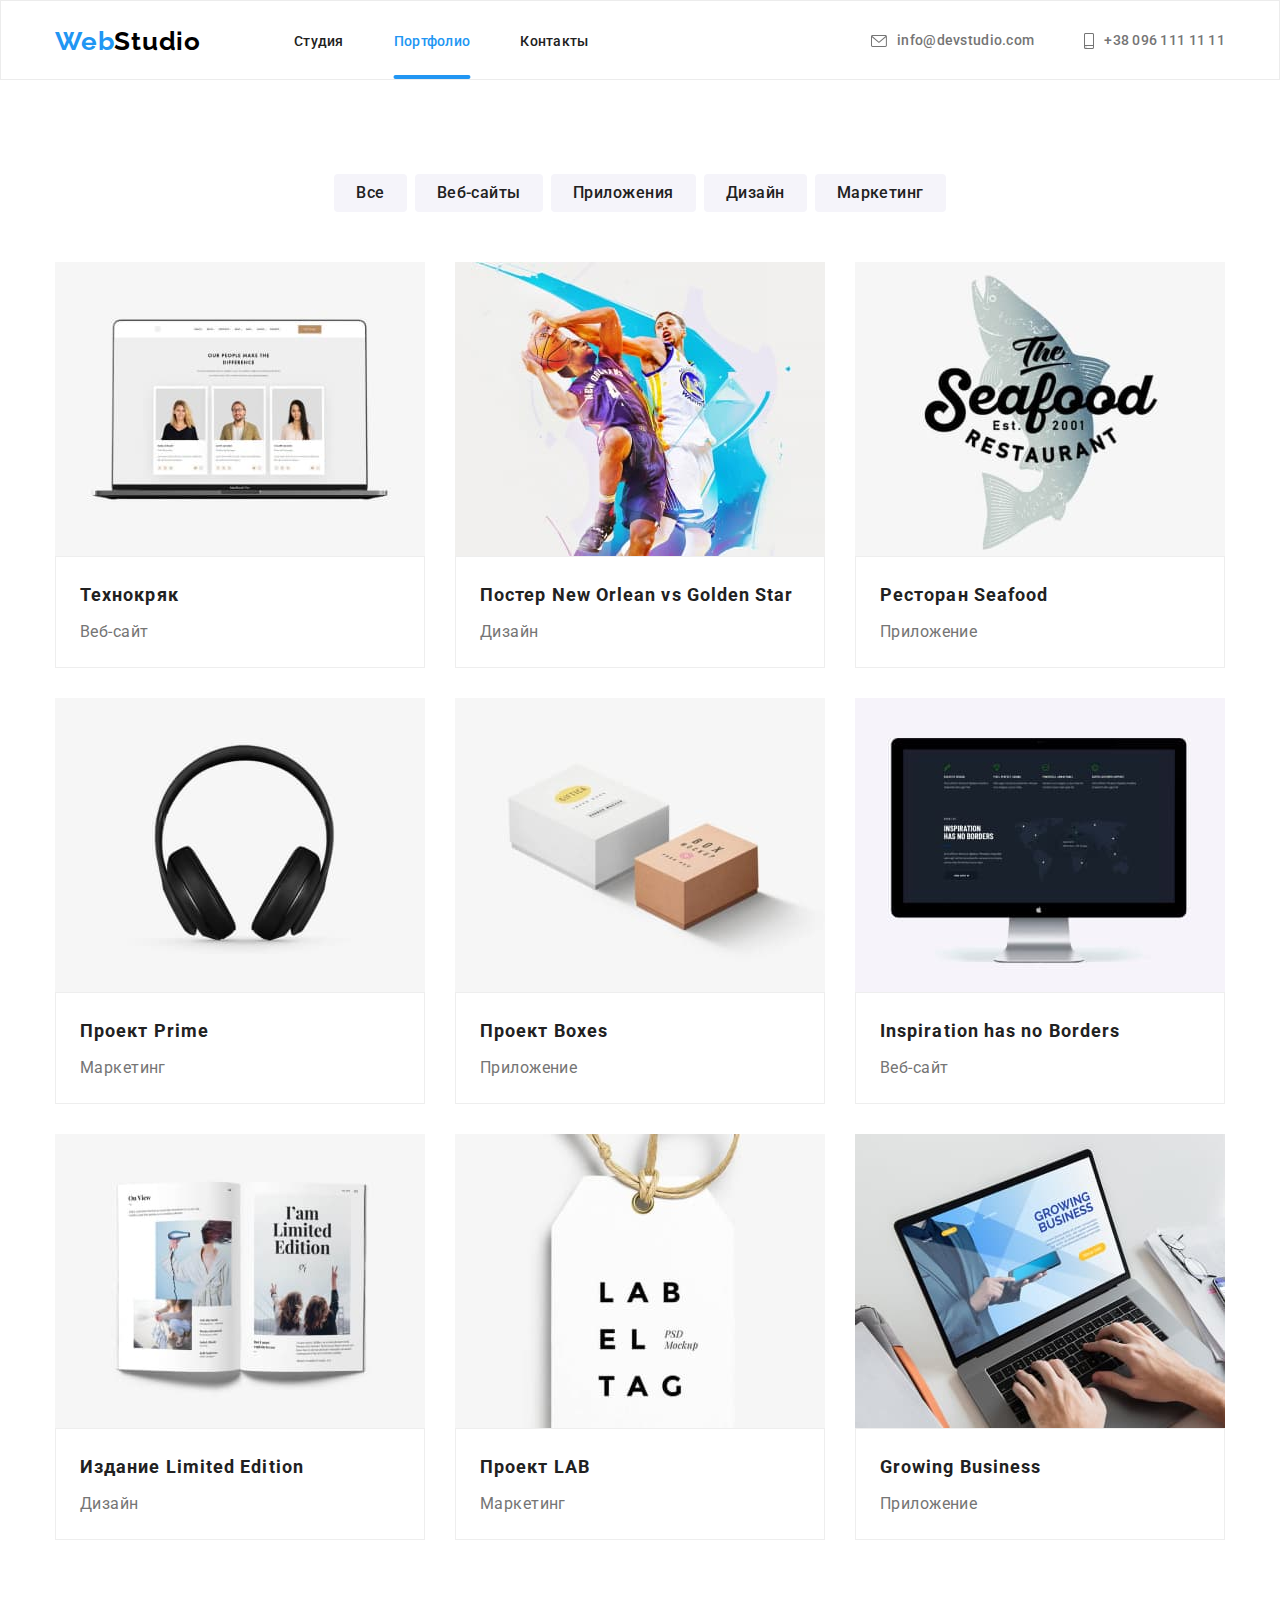
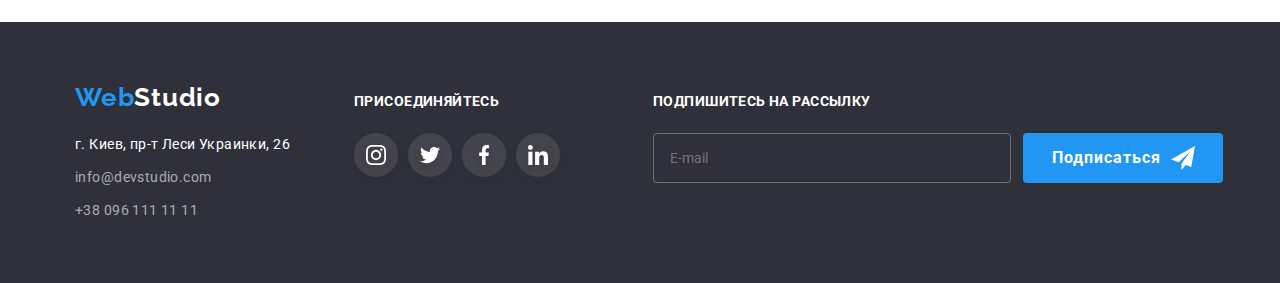
==== portfolio.html @ 7c2822a6 "vers 1 hw6" ====
<!DOCTYPE html>
<html lang="en">
<head>
    <meta charset="UTF-8">
    <meta http-equiv="X-UA-Compatible" content="IE=edge">
    <meta name="viewport" content="width=device-width, initial-scale=1.0">
    <title>Document</title>
    <link rel="preconnect" href="https://fonts.googleapis.com">
    <link rel="preconnect" href="https://fonts.gstatic.com" crossorigin>
    <link href="https://fonts.googleapis.com/css2?family=Raleway:wght@700&family=Roboto:wght@400;500;700;900&display=swap"
        rel="stylesheet">
    <link rel="stylesheet" href="https://cdn.jsdelivr.net/npm/modern-normalize@1.1.0/modern-normalize.min.css">
    <link rel="stylesheet" href="./css/styles.css">
<body>
    <header class="page-header">
        <div class="container">
            <nav class="navigation">
                <a class="logo link" href="./index.html" lang="en">Web<span class="logo-dark">Studio</span>
                </a>
                <ul class="menu-list list">
                    <li class="menu-item">
                        <a class="menu-link link" href="./index.html">Студия</a>
                    </li>
                    <li class="menu-item">
                        <a class="menu-link current link" href="./portfolio.html">Портфолио</a>
                    </li>
                    <li class="menu-item">
                        <a class="menu-link link" href="#contacts">Контакты</a>
                    </li>
                </ul>
            </nav>
            <ul class="connection-list list">
                <li class="connection-item">
                    <a class="contact-mail link" href="mailto:info@devstudio.com">
                        <svg class="icons-contact">
                            <use href="./images/icons/icons.svg#icon-envelope2"></use>
                        </svg>
                        info@devstudio.com</a>
                </li>
                <li class="connection-item">
    
                    <a class="contact-phone-number link" href="tel:+380961111111">
                        <svg class="icons-contact icons-tell">
                            <use href="./images/icons/icons.svg#icon-smartphone"></use>
                        </svg>+38 096 111 11 11</a>
                </li>
            </ul>
        </div>
    </header>
    <section class="projects section">
        <div class="container contcolumn">
            <h1 class="skills-tittle">Портфолио</h1>
            <!-- <div class="buttons-list"> -->
                <ul class="projects-directions-list list">
                    <li class="projects-directions-item"><button class="direction-btn link" type="button">Все</button></li>
                    <li class="projects-directions-item"><button class="direction-btn link" type="button">Веб-сайты</button></li>
                    <li class="projects-directions-item"><button class="direction-btn link" type="button">Приложения</button></li>
                    <li class="projects-directions-item"><button class="direction-btn link" type="button">Дизайн</button></li>
                    <li class="projects-directions-item"><button class="direction-btn link" type="button">Маркетинг</button></li>
                </ul>
            <!-- </div> -->
        
        <ul class="cases-item list">
            <li class="cases-list">
                
                    <a href="" class="case link">
                        <div class="case-list-wrapper">
                            <img src="./images/port_1_2(1).jpg" alt="ноутбук" width="370" height="294">
                            <p class="overlay">Ресурс предлагает комплексные предложения с разным уровнем функционала и сервисов. Все это позволит
                                посетителю получить
                                исчерпывающие сведения о компании или частном лице.</p>
                        </div>
                        <div class="cases-div">
                        <h3 class="name-case">Технокряк</h3>
                        <p class="direction-case">Веб-сайт</p>
                    </div>
                    </a>
                
               
            </li>
            <li class="cases-list">
                
                    <a href="" class="case link">
                        <div class="case-list-wrapper">
                            <img src="./images/port_3_2(1).jpg" alt="игроки баскетболла" width="370" height="294">
                            <p class="overlay">Ресурс предлагает комплексные предложения с разным уровнем функционала и сервисов. Все это позволит
                            посетителю получить
                            исчерпывающие сведения о компании или частном лице.</p>
                        </div>
                        
                        <div class="cases-div">
                        <h3 class="name-case">Постер <span lang="en">New Orlean vs Golden Star</span></h3>
                        <p class="direction-case">Дизайн</p>
                        </div>
                    </a>
               
               
            </li>
            <li class="cases-list">
               
                    <a href="" class="case link">
                        <div class="case-list-wrapper">
                            <img src="./images/port_2_3(1).jpg" alt="логотип ресторана" width="370" height="294">
                            <p class="overlay">Ресурс предлагает комплексные предложения с разным уровнем функционала и сервисов. Все это позволит
                            посетителю получить
                            исчерпывающие сведения о компании или частном лице.</p>
                        </div>

                        <div class="cases-div">
                        <h3 class="name-case">Ресторан <span lang="en">Seafood</span></h3>
                        <p class="direction-case">Приложение</p>
                        </div>
                    </a>
                
               
            </li>
            <li class="cases-list">
                
                    <a href="" class="case link">
                        <div class="case-list-wrapper">
                            <img src="./images/port_4_2(1).jpg" alt="наушники" width="370" height="294">
                            <p class="overlay">Ресурс предлагает комплексные предложения с разным уровнем функционала и сервисов. Все это позволит
                            посетителю получить
                            исчерпывающие сведения о компании или частном лице.</p>
                        </div>
                       
                        <div class="cases-div">
                        <h3 class="name-case">Проект <span lang="en">Prime</span></h3>
                        <p class="direction-case">Маркетинг</p>
                        </div>
                    </a>
                
                
            </li>
            <li class="cases-list">
                
                    <a href="" class="case link">
                        <div class="case-list-wrapper">
                            <img src="./images/port_2_2(1).jpg" alt="коробки" width="370" height="294">
                            <p class="overlay">Ресурс предлагает комплексные предложения с разным уровнем функционала и сервисов. Все это позволит
                            посетителю получить
                            исчерпывающие сведения о компании или частном лице.</p>
                        </div>

                        <div class="cases-div">
                        <h3 class="name-case">Проект <span lang="en">Boxes</span></h3>
                        <p class="direction-case">Приложение</p>
                        </div>
                    </a>
              
               
            </li>
            <li class="cases-list">
                
                    <a href="" class="case link">
                        <div class="case-list-wrapper">
                            <img src="./images/port_1_1(1).jpg" alt="монитор" width="370" height="294">
                            <p class="overlay">Ресурс предлагает комплексные предложения с разным уровнем функционала и сервисов. Все это позволит
                            посетителю получить
                            исчерпывающие сведения о компании или частном лице.</p>
                        </div>
                        
                        <div class="cases-div">
                        <h3 class="name-case" lang="en">Inspiration has no Borders</h3>
                        <p class="direction-case">Веб-сайт</p>
                        </div>
                    </a>
                
               
            </li>
            <li class="cases-list">
                
                    <a href="" class="case link">
                        <div class="case-list-wrapper">
                            <img src="./images/port_3_1(1).jpg" alt="журнал" width="370" height="294">
                            <p class="overlay">Ресурс предлагает комплексные предложения с разным уровнем функционала и сервисов. Все это позволит
                            посетителю получить
                            исчерпывающие сведения о компании или частном лице.</p>
                        </div>
                       
                        <div class="cases-div">
                        <h3 class="name-case">Издание <span lang="en">Limited Edition</span></h3>
                        <p class="direction-case">Дизайн</p>
                        </div>
                    </a>
                
               
            </li>
            <li class="cases-list">
                
                    <a href="" class="case link">
                        <div class="case-list-wrapper">
                            <img src="./images/port_4_1(1).jpg" alt="визитка проекта" width="370" height="294">
                            <p class="overlay">Ресурс предлагает комплексные предложения с разным уровнем функционала и сервисов. Все это позволит
                            посетителю получить
                            исчерпывающие сведения о компании или частном лице.</p>
                        </div>
                        
                        <div class="cases-div">
                        <h3 class="name-case">Проект <span lang="en">LAB</span></h3>
                        <p class="direction-case">Маркетинг</p>
                        </div>
                    </a>
                
                
            </li>
            <li class="cases-list">
                
                    <a href="" class="case link">
                            <div class="case-list-wrapper">
                                <img src="./images/port_2_1(1).jpg" alt="руки на ноутбуке" width="370" height="294">
                                <p class="overlay">Ресурс предлагает комплексные предложения с разным уровнем функционала и сервисов. Все это позволит
                                посетителю получить
                                исчерпывающие сведения о компании или частном лице.</p>
                            </div>
    
                            <div class="cases-div">
                            <h3 class="name-case" lang="en">Growing Business</h3>
                            <p class="direction-case">Приложение</p>
                            </div>
                        </a>
                     
                      
               
            </li>
        </ul>
        </div>
    </section>
    <footer class="footer">
        <div class="container">
            <div class="footer-cont1">
                <a class="logo footer-logo link" href="./index.html" lang="en">Web<span class="logo-light">Studio</span>
                </a>
                <address class="address-footer">
                    <ul class="address-list list">
                        <li class="address-item">
                            <a class="geo-lokation link" href="https://goo.gl/maps/sMU2fEgYghPmnh6D7" target="_blank"
                                rel="noopener noreferrer">г. Киев, пр-т Леси
                                Украинки, 26</a>
                        </li>
                        <li class="address-item">
                            <a class="footer-contact-mail link" href="mailto:info@devstudio.com">info@devstudio.com</a>
                        </li>
                        <li class="address-item">
                            <a class="footer-contact-phone-number link" href="tel:+380961111111">+38 096 111 11 11</a>
                        </li>
                    </ul>
            </div>
    
    
            <div class="footer-cont">
                <p class="footer-title">Присоединяйтесь</p>
                <ul class="footer-list">
                    <li class="footer-item list">
                        <a class="footer-link link" href="">
                            <svg class="footer-icon">
                                <use href="./images/icons/icons.svg#icon-instagram" width="20px" height="20px"></use>
                            </svg>
                        </a>
                    </li>
                    <li class="footer-item list">
                        <a class="footer-link" href="">
                            <svg class="footer-icon">
                                <use href="./images/icons/icons.svg#icon-twitter" width="20px" height="20px"></use>
                            </svg>
                        </a>
                    </li>
                    <li class="footer-item list">
                        <a class="footer-link" href="">
                            <svg class="footer-icon">
                                <use href="./images/icons/icons.svg#icon-facebook" width="20px" height="20px"></use>
                            </svg>
                        </a>
                    </li>
                    <li class="footer-item list">
                        <a class="footer-link" href="">
                            <svg class="footer-icon">
                                <use href="./images/icons/icons.svg#icon-linkedin" width="20px" height="20px"></use>
                            </svg>
                        </a>
                    </li>
                </ul>
            </div>

            <div class="footer-cont2">
                 <p class="footer-title">Подпишитесь на рассылку</p>
                <div class="footer-input-div">
                    <input type="email" placeholder="E-mail" class="footer-input">
                    <button type="submit" class="footer-btn">Подписаться
                        <svg class="footer-svg-telegram">
                             <use href="./images/icons/icons.svg#icon-footer-telegram" width="24px" heigth="24px"></use>
                        </svg>
                    </button>
                </div>
            </div>
                        
                      
    
        </div>
    </footer>
</body>
</html>
---- css/styles.css ----
html{
    box-sizing: border-box;
}

:root {
    --main-font: 'Roboto',
        sans-serif;
    --secondary-font: 'Raleway',
        sans-serif;
    --main-color: #2196f3;
    --logo-color: #000000;
    --tittle-color: #212121;
    --description-color: #757575;
    --btn-ftr-color: #ffffff;
    --contact-color: rgba(255, 255, 255, 0.6);
    --background-color: #2F303A;
    --button-color: #188CE8;
    --employees-color: #F5F4FA;
    --icon-color: #afb1b8;
    --footer-icon-color: rgba(255, 255, 255, 0.1);
 

}

.visually-hidden {
    position: absolute !important;
    clip: rect(1px 1px 1px 1px);
    /* IE6, IE7 */
    clip: rect(1px, 1px, 1px, 1px);
    padding: 0 !important;
    border: 0 !important;
    height: 1px !important;
    width: 1px !important;
    overflow: hidden;
}

html {
    width: 100%;
    max-width: 100%;
    overflow-x: hidden;
    box-sizing: border-box;
}

body {
    /* width: 100%;
    margin: 0;
    overflow-x: hidden; */
    font-family: var(--main-font);
    background-color: var(--btn-ftr-color);
    color: var(--tittle-color);
    font-size: 14px;
    letter-spacing: 0.03em;
}

h1,
h2,
h3,
h4,
h5,
h6,
p {
    margin: 0;
}

ul,
ol {
    margin: 0;
    padding: 0;
}

img {
    display: block;
    max-width: 100%;
    height: auto;
}

address {
    font-style: normal;
}

.section {
    padding-top: 94px;
    padding-bottom: 94px;
}

.link {
    text-decoration: none;
    color: inherit;
}

.list {
    list-style: none;
    padding-left: 0;
    margin: 0;
}

.container {
    width: 1200px;
    margin: 0 auto;
    padding: 0 15px;
    /* outline: 2px solid tomato; */
}
/*===========HEADER=========*/
.logo{
    font-family: var(--secondary-font);
    font-weight: 700;
    font-size: 26px;
    line-height: 1.19;
    
    /* identical to box height */
    letter-spacing: 0.03em;
    
    color: var(--main-color);
}


.logo-dark{
    font-family: var(--secondary-font);
    font-weight: 700;
    font-size: 26px;
    line-height: 1.19;
    
    /* identical to box height */
    /*letter-spacing: 0.03em;*/
    color: var(--logo-color);
}
.logo-light {
    font-family: var(--secondary-font);
    font-weight: 700;
    font-size: 26px;
    line-height: 1.19;

    /* identical to box height */
    /*letter-spacing: 0.03em;*/
    color: var(--btn-ftr-color);
}



.menu-link {
    font-weight: 500;
    /*font-size: 14px;*/
    line-height: 1.14;
    letter-spacing: 0.02em;
    padding: 30px 0px;
    color: var(--tittle-color);
    transition-property: color;
        transition-duration: 250ms;
        transition-timing-function: cubic-bezier(0.4, 0, 0.2, 1);
}
.menu-link:hover,
.menu-link:focus{
    color: var(--main-color);

}
.current{
    position:relative;
    color: var(--main-color);

}

.current::after{
    position:absolute;
    content:'';
    display:inline;
   width:100%;
   height:4px;
   background-color: #2196f3;
   transform:translateX(-100%);
   bottom:0;
   border-radius:2px;

}

.contact-mail,
.contact-phone-number {
    font-weight: 500;
    font-size: 14px;
    line-height: 1.14;
    letter-spacing: 0.02em;
    color: var(--description-color);
    padding: 30px 0px;
    transition-property: color;
    transition-duration: 250ms;
    transition-timing-function: cubic-bezier(0.4, 0, 0.2, 1);
    
}

.contact-mail:hover,
.contact-mail:focus{
    color: var(--main-color);
}
.contact-phone-number:hover,
.contact-phone-number:focus{
    color: var(--main-color);
}

.icons-contact {
    width: 16px;
    height: 12px;
    margin-right: 10px;
    fill: currentColor;
    
}
.icons-tell{
    width: 10px;
    height: 16px;
}

.menu-item:not(:last-child) {
    margin-right: 50px;
}

.page-header .container {
    display: flex;

    height: 80px;
}
.page-header{
   border: 1px solid #ECECEC;
    height: 80px;
    /* align-items: center; */
}
.navigation {
    display: flex;
    align-items:center;

    box-sizing: border-box;
}

.menu-list {
    display: flex;
align-items: center;
margin-left: 93px;
}
/* .menu-list:not(:last-child){
    margin-left: 50px;
} */



.connection-list {
    display: flex;
    align-items: center;

    margin-left: auto;
}
.connection-item{
    display: flex;
}
.contact-mail{
    display: flex;
    align-items: center;
}
.contact-phone-number{
    display: flex;
    align-items: center;
}

.connection-item:not(:last-child){
padding-right: 50px;
}



/*===========HEADER=========*/

/*===========HERO=========*/
.hero{
    background-color: var(--background-color);
    max-width: 1600px;
    height: 600px;
    padding:200px 0px;
    margin: 0 auto;
    background-image: linear-gradient( to right, rgba(47, 48, 58, 0.4), rgba(47, 48, 58, 0.4)), url("../images/hero.jpg");
    background-repeat: no-repeat;
    background-size:cover;
    
}
/* .hero .container{
    height: 600px;
} */
.hero-tittle{
    font-weight: 900;
    font-size: 44px;
    line-height: 1.36;
    letter-spacing: 0.06em;
    text-transform: uppercase;
    
    color: var(--btn-ftr-color);
    text-align: center;
    /* padding-top: 200px; */
    width:696px;
    display:block;
    margin: 0 auto;
}
.modal-btn {
    font-family: var(--main-font);
    cursor: pointer;
    font-weight: 700;
    font-size: 16px;
    line-height: 1.88;
    letter-spacing: 0.06em;

    color: var(--btn-ftr-color);
    background-color: var(--main-color);
    /* margin-right: 500px;
  margin-left: 500px; */
    display: block;
    margin: 0 auto;
    margin-top: 30px;
    padding-top: 10px;
    padding-bottom: 10px;
    padding-left: 32px;
    padding-right: 32px;
    border-radius: 4px;
    border: none;
    transition-property: background-color;
    transition-duration: 250ms;
    transition-timing-function: cubic-bezier(0.4, 0, 0.2, 1);
}
.modal-btn:hover,
.modal-btn:focus{
    background-color: var(--button-color);
}


/*===========HERO=========*/

/*===========SKILLS=========*/
.skills{
   padding-top: 94px;
}

.skills-tittle{
    position: absolute;
    width: 1px;
    height: 1px;
    margin: -1px;
    border: 0;
    padding: 0;

    white-space: nowrap;
    clip-path: inset(100%);
    clip: rect(0 0 0 0);
    overflow: hidden;
}
.skills-suptittle{
    font-weight: 700;
    font-size: 14px;
    line-height: 1.14;
    /*letter-spacing: 0.03em;*/
    text-transform: uppercase;
    
    color: var(--tittle-color);
    margin-top: 30px;
 
    
}
.skills-text{
    /*font-size: 14px;*/
    line-height: 1.71;
    width: 270px;
    height:75px;
    margin-top: 10px;
    /* or 171% */
   /* letter-spacing: 0.03em;*/
    
    color: var(--description-color);
}


.skills-list{
    display:flex;
    
}



.skills-item:not(:last-child){
    margin-right:30px;
}



.div-skills {
    width: 270px;
    height: 120px;
    border-radius: 4px;
    background-color: #f5f4fa;
    display: flex;
    align-items: center;
    justify-content: center;
    
}
.icon-skills{
    width: 70px;
    height: 70px;
}



/*===========SKILLS=========*/

/*===========GALLERY=========*/
.tittle{
    font-weight: 700;
    font-size: 36px;
    line-height: 1.17;
    /*letter-spacing: 0.03em;*/
    margin-top:0px;
    text-align: center;
    color: var(--tittle-color);
    margin-bottom: 50px;
}

.gallery{
    padding:94px 0px;
}
.gallery-list{
    display: flex;
    
}
.gallery-item:not(:last-child) {
    margin-right: 30px;
}

.gallery-item{
    position:relative;
}

.gallery-div{
position:absolute;
background: rgba(47, 48, 58, 0.8);

bottom:0;
display: flex;
justify-content: center;
align-items: center;
width: 100%;
height: 70px;

}

.gallery-text{

    font-weight: 700;
    line-height: 1.19;

    letter-spacing: 0.03em;
    text-transform: uppercase;

    color: var(--btn-ftr-color);
}
/*===========GALLERY=========*/

/*===========EMPLOYEES=========*/
.employees {

    background-color: var(--employees-color);
    padding: 94px 0px;
}
.employees-name{
    font-weight: 500;
    font-size: 16px;
    line-height: 1.19;
    /*letter-spacing: 0.03em;*/
    
    color: var(--tittle-color);
    margin-top: 0px;
  
    text-align: center;
}
.employees-position{
    font-size: 16px;
    line-height: 1.19;
    letter-spacing: 0.03em;
    text-align: center;
    color: var(--description-color);
    margin-top: 10px;
    
}

.employees-list{
    display: flex;
    
}

.employees-card:not(:last-child){
    margin-right: 30px;
}
.employees-card{
    background: var(--btn-ftr-color);
    box-shadow: 0px 1px 3px rgba(0, 0, 0, 0.12), 0px 1px 1px rgba(0, 0, 0, 0.14), 0px 2px 1px rgba(0, 0, 0, 0.2);
    border-radius: 0px 0px 4px 4px;
}

.employees-subscription{
    padding: 30px;

}

.employees-icon{
    fill: currentColor;
    width: 20px;
    height: 20px;
}

.employees-social-list{
    display:flex;
    
    justify-content: center;
    
    margin-top: 16px;
}

.employees-social-item:not(:last-child){
    margin-right:10px
}

.employees-link:hover,
.employees-link:focus {
    background-color: var(--button-color);
    color: var(--btn-ftr-color);
}

.employees-link{
    width: 44px;
    height: 44px;
    border-radius: 50%;
    color: var(--icon-color);
    display: flex;
    justify-content: center;
    align-items: center;
    transition-property: background-color, color;
        transition-duration: 250ms;
        transition-timing-function: cubic-bezier(0.4, 0, 0.2, 1);
}

/*===========EMPLOYEES=========*/
/*===========OUR CLIENTS=========*/
.tittle-clients {
    font-weight: 700;
    font-size: 36px;
    line-height: 1.17;
    text-align: center;
    color: var(--tittle-color);
    padding-top: 94px;
    padding-bottom: 50px;
}

.our-clients-list{
    display: flex;
    padding-bottom:92px;
}

.our-clients-link{
    display: flex;
    justify-content: center;
    align-items: center;
    color: var(--icon-color);
    border: 1px solid var(--icon-color);
    width: 170px;
    height: 92px;
    border-radius: 4px;
    transition-property: border-color, color;
    transition-duration: 250ms;
    transition-timing-function: cubic-bezier(0.4, 0, 0.2, 1);
}

 .clients-icons{
    width: 106px;
    height: 60px;
    fill: currentColor;
    
}

.our-clients-link:hover,
.our-clients-link:focus{
    border-color: var(--button-color);
    color: var(--button-color);
}
.our-clients-item:not(:last-child){
    margin-right:30px;
}


/*===========OUR CLIENTS=========*/

/*===========FOOTER=========*/
.footer{
    background-color: var(--background-color);
    
    padding: 60px 60px;
}

.address-item{
    font-style: normal;
    display: block;
    
}

.geo-lokation{
    font-size: 14px;
    line-height: 1.71;
    
    /* or 171% */
    letter-spacing: 0.03em;
    
    color: var(--btn-ftr-color);
    transition-property: color;
    transition-duration: 250ms;
    transition-timing-function: cubic-bezier(0.4, 0, 0.2, 1);
}
.footer-contact-mail{
    font-size: 14px;
    line-height: 1.71;
    
    /* or 171% */
    letter-spacing: 0.03em;
    
    color: var(--contact-color);
    transition-property: color;
    transition-duration: 250ms;
    transition-timing-function: cubic-bezier(0.4, 0, 0.2, 1);
    
}
.footer-contact-phone-number{
    font-size: 14px;
    line-height: 1.71;
    
    /* or 171% */
    letter-spacing: 0.03em;
    
    color: var(--contact-color);
    transition-property: color;
    transition-duration: 250ms;
    transition-timing-function: cubic-bezier(0.4, 0, 0.2, 1);
}
.footer-contact-mail:hover,
.footer-contact-mail:focus {
    color: var(--main-color);
}

.footer-contact-phone-number:hover,
.footer-contact-phone-number:focus {
    color: var(--main-color);
}
.geo-lokation:hover,
.geo-lokation:focus{
    color: var(--main-color);
}

.footer-logo{
    display:inline-block;
    margin-top:0px;
}

.address-footer{
    margin-top: 20px;
}
.address-item:not(:last-child){
    margin-bottom: 9px;
}

.footer .container{
    display: flex;
    align-items: baseline;
}

.footer-icon {
    width: 20px;
    height: 20px;
    color: var(--btn-ftr-color);
  

}

.footer-list {
    display: flex;
    margin-top: 20px;
}
.footer-item:not(:last-child){
    margin-right: 10px;
}


.footer-item {

    display: flex;
}

.footer-link:hover,
.footer-link:focus {
    background-color: var(--button-color);
   
}

.footer-link {
    display: flex;
    width: 44px;
    height: 44px;
    align-items: center;
    justify-content: center;
    border-radius: 50%;
    background-color: var(--footer-icon-color);
    filter: drop-shadow(0px 4px 4px rgba(0, 0, 0, 0.25));
    transition-property: background-color;
    transition-duration: 250ms;
    transition-timing-function: cubic-bezier(0.4, 0, 0.2, 1);
}
.footer-cont1 {
    margin-right: 64px;
}

.footer-title{

    font-weight: 700;
    line-height: 1.62;
    text-transform: uppercase;
    
    color: var(--btn-ftr-color); 
}
.footer-cont2{
    margin-left: 93px;
}
.footer-input{
    width: 358px;
    height: 50px;
    background-color: transparent;
    border: 1px solid rgba(255, 255, 255, 0.3);
    border-radius: 4px;
    color: rgba(255, 255, 255, 0.3);
    padding-left: 16px;
}
.footer-input-div{
    display: flex;
    margin-top: 20px;
    
}
.footer-btn{
   
    width: 200px;
    height: 50px;
    border-radius: 4px;
    font-family: 'Roboto';
    font-style: normal;
    font-weight: 700;
    font-size: 16px;
    line-height: 30px;

    /* identical to box height, or 188% */
    display: flex;
    align-items: center;
    text-align: center;
    letter-spacing: 0.06em;
    margin-left: 12px;
    color: #FFFFFF;
    padding-left: 29px;
    background-color: var(--main-color);
    border: none;
    transition-property: background-color;
    transition-duration: 250ms;
    transition-timing-function: cubic-bezier(0.4, 0, 0.2, 1);
}
.footer-btn:hover,
.footer-btn:focus{
    cursor: pointer;
    background-color: var(--button-color);
}

.footer-svg-telegram{
    width: 24px;
    height: 24px;
    margin-left: 10px;
    /* margin: 0 auto; */
}


/*===========FOOTER=========*/
 
/*===========PROJECTS=========*/

.direction-btn{
    border-radius: 4px;
    background-color: var(--employees-color);
    font-family: var(--main-font);
    cursor: pointer;
    font-weight: 500;
    font-size: 16px;
    line-height: 1.62;
    letter-spacing: 0.03em;
    background-color: var(--employees-color);
    color: var(--tittle-color);
    
    border: none;
    padding: 6px 22px 6px 22px;
    transition-property: background-color, color, box-shadow;
    transition-duration: 250ms;
    transition-timing-function: cubic-bezier(0.4, 0, 0.2, 1);
}
.direction-btn:hover,
.direction-btn:focus{
    box-shadow: 0px 3px 1px rgba(0, 0, 0, 0.1), 0px 1px 2px rgba(0, 0, 0, 0.08),
                0px 2px 2px rgba(0, 0, 0, 0.12);
    background-color: var(--main-color);
    color: var(--btn-ftr-color);
}
.name-case{
    font-weight: 700;
    font-size: 18px;
    line-height: 2.0;
    
    /* identical to box height, or 200% */
    letter-spacing: 0.06em;
    
    color: var(--tittle-color);
}
.direction-case{
    font-size: 16px;
    line-height: 1.88;
    color: var(--description-color);
    margin-top: 4px;
}
.projects{
    display: flex;
    padding-bottom:82px;
}


.projects-directions-list{
    display: flex;
    justify-content: center;
}

.projects-directions-item:not(:last-child){
    margin-right: 8px;
}

.buttons-list{
    padding-top:80px;
    width: 455px;
    margin: 0 auto;
 
}

.cases-item{
    padding-left:0px;    
    display:flex;
    flex-wrap: wrap;
    margin-top: 50px;
    gap: 30px;
}




.cases-div{ 
    padding-top: 20px;
    padding-left: 24px;
    padding-bottom: 20px;
    padding-right: 24px;   
    border: 1px solid #EEEEEE;
    
}


.case{
    display: block;
    
    transition-property: box-shadow;
    transition-duration: 250ms;
    transition-timing-function: cubic-bezier(0.4, 0, 0.2, 1);

}
.case:hover,
.case:focus{
    box-shadow: 0px 1px 1px rgba(0, 0, 0, 0.12), 0px 4px 4px rgba(0, 0, 0, 0.06), 1px 4px 6px rgba(0, 0, 0, 0.16);
}
.case:hover .overlay{
    transform: translateY(0%);
}
.case:focus .overlay{
    transform: translateY(0%);
}
 .case-list-wrapper {
    position: relative;
    overflow: hidden;
}

.overlay {
    position: absolute;
    top: 0;
    bottom: 0;
    padding: 63px 24px 63px 24px;
    font-family: var(--main-font);
    font-size: 18px;
    letter-spacing: 0.03em;
    line-height: 1.28;
    color: var(--btn-ftr-color);
    background-color: rgba(33, 150, 243, 0.9);
    transform: translateY(100%);
    transition: transform 250ms cubic-bezier(0.4, 0, 0.2, 1);
}

/*===========PROJECTS=========*/

/* ==========Modal============ */
.is-hidden {
    visibility: hidden;
    opacity: 0;
    pointer-events: none;
     
}

.backdrop {
    position: fixed;
    top: 0;
    left: 0;
    width: 100%;
    height: 100%;
    background-image: linear-gradient(to right, rgba(0, 0, 0, 0.2), rgba(0, 0, 0, 0.2));
    transition: all 250ms cubic-bezier(0.4, 0, 0.2, 1);
}

.modal {
    position: absolute;
    top: 50%;
    left: 50%;
    transform: translate(-50%, -50%);
    width: 528px;
    height: 581px;
    background-color: var(--btn-ftr-color);
}

.close-modal-btn {
  
    position: absolute;
    background-color: var(--btn-ftr-color);
    border-radius: 50%;
    width: 30px;
    top: 8px;
    right: 8px;
    height: 30px;
    border: 1px solid rgba(0, 0, 0, 0.1);
    display: block;
    padding: 6px 6px 6px 6px;
}

.modal-btn-svg {
   
   
    width: 11px;
    height: 11px;
}
/* ==========Modal============ */
.is-hidden {
    visibility: hidden;
    opacity: 0;
    pointer-events: none;

}

.backdrop {
    position: fixed;
    top: 0;
    left: 0;
    width: 100%;
    height: 100%;
    background-image: linear-gradient(to right, rgba(0, 0, 0, 0.2), rgba(0, 0, 0, 0.2));
    transition: all 250ms cubic-bezier(0.4, 0, 0.2, 1);
}

.modal {
    position: absolute;
    top: 50%;
    left: 50%;
    transform: translate(-50%, -50%);
    width: 528px;
    height: 581px;
    border-radius: 4px;
    background-color: var(--btn-ftr-color);
}

.close-modal-btn {

    position: absolute;
    background-color: var(--btn-ftr-color);
    border-radius: 50%;
    width: 30px;
    top: 8px;
    right: 8px;
    height: 30px;
    border: 1px solid rgba(0, 0, 0, 0.1);
    display: flex;
    justify-content: center;
    align-items: center;
    transition-property: color;
        transition-duration: 250ms;
        transition-timing-function: cubic-bezier(0.4, 0, 0.2, 1);
}

.modal-btn-svg {
    fill: currentColor;
    width: 11px;
    height: 11px;
}
.close-modal-btn:hover,
.close-modal-btn:focus{
    cursor: pointer;
    color: var(--button-color);
}

/*======================modal-window=========*/
.modal-window {
    width: 448px;
    
    margin: 0 auto;
}
.modal-tittle{
    width: 448px;
    color: var(--tittle-color);
    font-family: var(--main-font);
    font-size: 20px;
    font-weight: bold;
    letter-spacing: 0.03em;
    margin: 0 auto;
    margin-top: 40px;
   
}
.modal-container{
    margin-top: 12px;
}
.modal-svg {
    position: absolute;
    display: inline-block;
    top: 50%;
    left: 12px;
    width: 18px;
    height: 18px;
    transform: translateY(10%);
}

.modal-list {
    position: relative;
    margin-top: 10px;
    
    
}
.input-window{
    width: 449px;
}

.modal-input{
    
    width:448px;
    height: 40px;
    padding-left:35px;
  border-radius: 4px;
    border: 1px solid rgba(33, 33, 33, 0.2);
   margin-top: 4px;
    outline: none;
    transition-property: border-color;
        transition-duration: 250ms;
        transition-timing-function: cubic-bezier(0.4, 0, 0.2, 1);
    
}

.modal-comment{
    width: 448px;
    height: 120px;
    resize:none;
    border:1px solid rgba(33, 33, 33, 0.2);
    border-radius: 4px;
   outline: none;
   margin-top: 4px;
transition-property: border-color;
    transition-duration: 250ms;
    transition-timing-function: cubic-bezier(0.4, 0, 0.2, 1);
}

.modal-check-desc{
    display: flex;
    font-family: Roboto;
    font-style: normal;
    font-weight: normal;
    line-height: 1.71;
    align-items: center;
    /* margin-right: 8px; */
    
    letter-spacing: 0.03em;
    
    color: #757575;
    margin-left: 7px;
    margin-top: 20px;
}
.modal-text{
    margin-left: 7px;
}

.modal-check-desc::before {
    display: block;
    content: "";
    width: 16px;
    height: 16px;
    border: 1px solid #000000;
}
.modal-svg{
    fill: currentColor;
    transition-property: color;
        transition-duration: 250ms;
        transition-timing-function: cubic-bezier(0.4, 0, 0.2, 1);
}

.modal-list:focus-within > .modal-svg{
   
    color: var(--button-color); 

}
.modal-list:focus-within > .modal-input{
    border-color: var(--button-color);
   ;

}
.modal-list:focus-within > .modal-comment {
    
    border-color: var(--button-color);

}
.modal-input:hover, .modal-svg:hover, .modal-comment:hover{
    cursor: pointer;
}

.modal-check:checked+.modal-check-desc::before {
   
    background-color: #2196f3;
    background-image: url("../images/icons/check-modal.svg");
    background-position: center;
    border-color: 4px solid #2196f3;
    cursor: pointer;
   
    border: none;
}
.modal-contract{
    color: var(--main-color);
}

.modal-window-button {
    width: 200px;
    height: 50px;
    border-radius: 4px;
    font-family: 'Roboto';
    font-style: normal;
    font-weight: 700;
    font-size: 16px;
    line-height: 1.88;

    letter-spacing: 0.06em;

    color: #FFFFFF;
    
    background-color: var(--main-color);
    border: none;
    transition-property: background-color;
    transition-duration: 250ms;
    transition-timing-function: cubic-bezier(0.4, 0, 0.2, 1);
}

.modal-window-button:hover,
.modal-window-button:focus {
    cursor: pointer;
    background-color: var(--button-color);
}
.modal-btn-div{
    margin-top: 30px;
    display: flex;
    align-items: center;
    justify-content: center;
}
/*======================modal-window=========*/
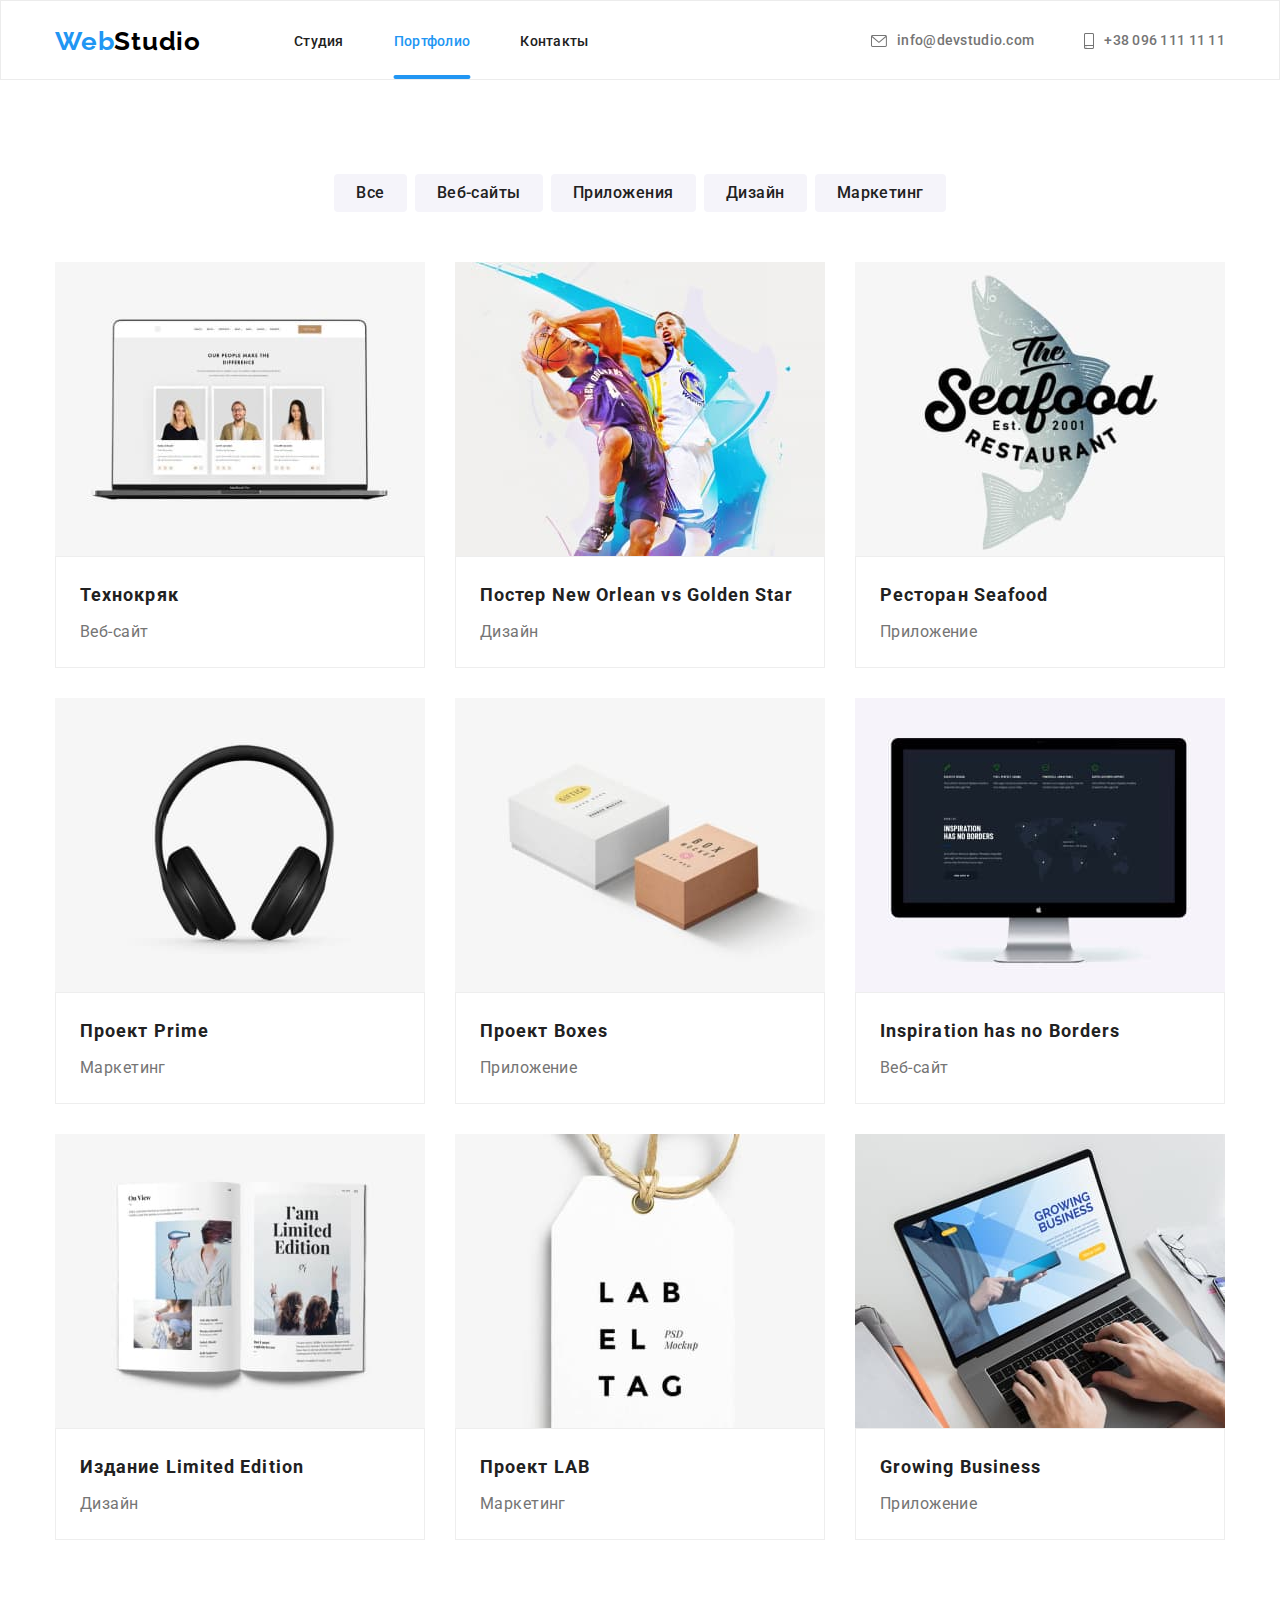
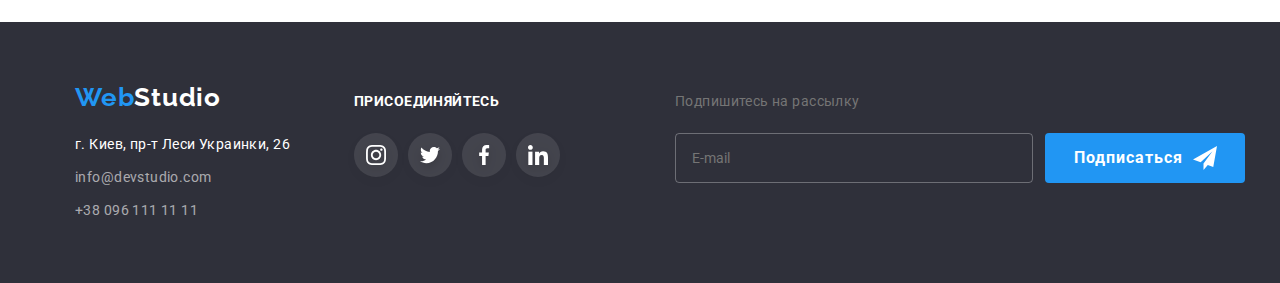
==== commit 2eb34c7f: "." ====
--- a/portfolio.html
+++ b/portfolio.html
@@ -15,32 +15,32 @@
     <header class="page-header">
         <div class="container">
             <nav class="navigation">
-                <a class="logo link" href="./index.html" lang="en">Web<span class="logo-dark">Studio</span>
+                <a class="navigation__logo link" href="./index.html" lang="en">Web<span
+                        class="navigation__logo-dark">Studio</span>
                 </a>
-                <ul class="menu-list list">
-                    <li class="menu-item">
-                        <a class="menu-link link" href="./index.html">Студия</a>
-                    </li>
-                    <li class="menu-item">
-                        <a class="menu-link current link" href="./portfolio.html">Портфолио</a>
-                    </li>
-                    <li class="menu-item">
-                        <a class="menu-link link" href="#contacts">Контакты</a>
+                <ul class="menu list">
+                    <li class="menu__item">
+                        <a class="menu__link link" href="./index.html">Студия</a>
+                    </li>
+                    <li class="menu__item">
+                        <a class="menu__link current link" href="./portfolio.html">Портфолио</a>
+                    </li>
+                    <li class="menu__item">
+                        <a class="menu__link link" href="#contacts">Контакты</a>
                     </li>
                 </ul>
             </nav>
-            <ul class="connection-list list">
-                <li class="connection-item">
-                    <a class="contact-mail link" href="mailto:info@devstudio.com">
-                        <svg class="icons-contact">
+            <ul class="connection list">
+                <li class="connection__item">
+                    <a class="connection__mail link" href="mailto:info@devstudio.com">
+                        <svg class="connection__icons">
                             <use href="./images/icons/icons.svg#icon-envelope2"></use>
                         </svg>
                         info@devstudio.com</a>
                 </li>
-                <li class="connection-item">
-    
-                    <a class="contact-phone-number link" href="tel:+380961111111">
-                        <svg class="icons-contact icons-tell">
+                <li class="connection__item">
+                    <a class="connection__phone-number link" href="tel:+380961111111">
+                        <svg class="connection__icons icons-tell">
                             <use href="./images/icons/icons.svg#icon-smartphone"></use>
                         </svg>+38 096 111 11 11</a>
                 </li>
@@ -49,174 +49,174 @@
     </header>
     <section class="projects section">
         <div class="container contcolumn">
-            <h1 class="skills-tittle">Портфолио</h1>
+            <h1 class="skills__tittle">Портфолио</h1>
             <!-- <div class="buttons-list"> -->
-                <ul class="projects-directions-list list">
-                    <li class="projects-directions-item"><button class="direction-btn link" type="button">Все</button></li>
-                    <li class="projects-directions-item"><button class="direction-btn link" type="button">Веб-сайты</button></li>
-                    <li class="projects-directions-item"><button class="direction-btn link" type="button">Приложения</button></li>
-                    <li class="projects-directions-item"><button class="direction-btn link" type="button">Дизайн</button></li>
-                    <li class="projects-directions-item"><button class="direction-btn link" type="button">Маркетинг</button></li>
+                <ul class="projects__directions list">
+                    <li class="projects__directions-item"><button class="projects__direction-btn link" type="button">Все</button></li>
+                    <li class="projects__directions-item"><button class="projects__direction-btn link" type="button">Веб-сайты</button></li>
+                    <li class="projects__directions-item"><button class="projects__direction-btn link" type="button">Приложения</button></li>
+                    <li class="projects__directions-item"><button class="projects__direction-btn link" type="button">Дизайн</button></li>
+                    <li class="projects__directions-item"><button class="projects__direction-btn link" type="button">Маркетинг</button></li>
                 </ul>
             <!-- </div> -->
         
-        <ul class="cases-item list">
-            <li class="cases-list">
-                
-                    <a href="" class="case link">
-                        <div class="case-list-wrapper">
+        <ul class="cases list">
+            <li class="cases__item">
+                
+                    <a href="" class="cases__link link">
+                        <div class="cases__list-wrapper">
                             <img src="./images/port_1_2(1).jpg" alt="ноутбук" width="370" height="294">
                             <p class="overlay">Ресурс предлагает комплексные предложения с разным уровнем функционала и сервисов. Все это позволит
                                 посетителю получить
                                 исчерпывающие сведения о компании или частном лице.</p>
                         </div>
-                        <div class="cases-div">
-                        <h3 class="name-case">Технокряк</h3>
-                        <p class="direction-case">Веб-сайт</p>
+                        <div class="cases__div">
+                        <h3 class="cases__name">Технокряк</h3>
+                        <p class="cases__direction">Веб-сайт</p>
                     </div>
                     </a>
                 
                
             </li>
-            <li class="cases-list">
-                
-                    <a href="" class="case link">
-                        <div class="case-list-wrapper">
+            <li class="cases__item">
+                
+                    <a href="" class="cases__link link">
+                        <div class="cases__list-wrapper">
                             <img src="./images/port_3_2(1).jpg" alt="игроки баскетболла" width="370" height="294">
                             <p class="overlay">Ресурс предлагает комплексные предложения с разным уровнем функционала и сервисов. Все это позволит
                             посетителю получить
                             исчерпывающие сведения о компании или частном лице.</p>
                         </div>
                         
-                        <div class="cases-div">
-                        <h3 class="name-case">Постер <span lang="en">New Orlean vs Golden Star</span></h3>
-                        <p class="direction-case">Дизайн</p>
-                        </div>
-                    </a>
-               
-               
-            </li>
-            <li class="cases-list">
-               
-                    <a href="" class="case link">
-                        <div class="case-list-wrapper">
+                        <div class="cases__div">
+                        <h3 class="cases__name">Постер <span lang="en">New Orlean vs Golden Star</span></h3>
+                        <p class="cases__direction">Дизайн</p>
+                        </div>
+                    </a>
+               
+               
+            </li>
+            <li class="cases__item">
+               
+                    <a href="" class="cases__link link">
+                        <div class="cases__list-wrapper">
                             <img src="./images/port_2_3(1).jpg" alt="логотип ресторана" width="370" height="294">
                             <p class="overlay">Ресурс предлагает комплексные предложения с разным уровнем функционала и сервисов. Все это позволит
                             посетителю получить
                             исчерпывающие сведения о компании или частном лице.</p>
                         </div>
 
-                        <div class="cases-div">
-                        <h3 class="name-case">Ресторан <span lang="en">Seafood</span></h3>
-                        <p class="direction-case">Приложение</p>
-                        </div>
-                    </a>
-                
-               
-            </li>
-            <li class="cases-list">
-                
-                    <a href="" class="case link">
-                        <div class="case-list-wrapper">
+                        <div class="cases__div">
+                        <h3 class="cases__name">Ресторан <span lang="en">Seafood</span></h3>
+                        <p class="cases__direction">Приложение</p>
+                        </div>
+                    </a>
+                
+               
+            </li>
+            <li class="cases__item">
+                
+                    <a href="" class="cases__link link">
+                        <div class="cases__list-wrapper">
                             <img src="./images/port_4_2(1).jpg" alt="наушники" width="370" height="294">
                             <p class="overlay">Ресурс предлагает комплексные предложения с разным уровнем функционала и сервисов. Все это позволит
                             посетителю получить
                             исчерпывающие сведения о компании или частном лице.</p>
                         </div>
                        
-                        <div class="cases-div">
-                        <h3 class="name-case">Проект <span lang="en">Prime</span></h3>
-                        <p class="direction-case">Маркетинг</p>
-                        </div>
-                    </a>
-                
-                
-            </li>
-            <li class="cases-list">
-                
-                    <a href="" class="case link">
-                        <div class="case-list-wrapper">
+                        <div class="cases__div">
+                        <h3 class="cases__name">Проект <span lang="en">Prime</span></h3>
+                        <p class="cases__direction">Маркетинг</p>
+                        </div>
+                    </a>
+                
+                
+            </li>
+            <li class="cases__item">
+                
+                    <a href="" class="cases__link link">
+                        <div class="cases__list-wrapper">
                             <img src="./images/port_2_2(1).jpg" alt="коробки" width="370" height="294">
                             <p class="overlay">Ресурс предлагает комплексные предложения с разным уровнем функционала и сервисов. Все это позволит
                             посетителю получить
                             исчерпывающие сведения о компании или частном лице.</p>
                         </div>
 
-                        <div class="cases-div">
-                        <h3 class="name-case">Проект <span lang="en">Boxes</span></h3>
-                        <p class="direction-case">Приложение</p>
+                        <div class="cases__div">
+                        <h3 class="cases__name">Проект <span lang="en">Boxes</span></h3>
+                        <p class="cases__direction">Приложение</p>
                         </div>
                     </a>
               
                
             </li>
-            <li class="cases-list">
-                
-                    <a href="" class="case link">
-                        <div class="case-list-wrapper">
+            <li class="cases__item">
+                
+                    <a href="" class="cases__link link">
+                        <div class="cases__list-wrapper">
                             <img src="./images/port_1_1(1).jpg" alt="монитор" width="370" height="294">
                             <p class="overlay">Ресурс предлагает комплексные предложения с разным уровнем функционала и сервисов. Все это позволит
                             посетителю получить
                             исчерпывающие сведения о компании или частном лице.</p>
                         </div>
                         
-                        <div class="cases-div">
-                        <h3 class="name-case" lang="en">Inspiration has no Borders</h3>
-                        <p class="direction-case">Веб-сайт</p>
-                        </div>
-                    </a>
-                
-               
-            </li>
-            <li class="cases-list">
-                
-                    <a href="" class="case link">
-                        <div class="case-list-wrapper">
+                        <div class="cases__div">
+                        <h3 class="cases__name" lang="en">Inspiration has no Borders</h3>
+                        <p class="cases__direction">Веб-сайт</p>
+                        </div>
+                    </a>
+                
+               
+            </li>
+            <li class="cases__item">
+                
+                    <a href="" class="cases__link link">
+                        <div class="cases__list-wrapper">
                             <img src="./images/port_3_1(1).jpg" alt="журнал" width="370" height="294">
                             <p class="overlay">Ресурс предлагает комплексные предложения с разным уровнем функционала и сервисов. Все это позволит
                             посетителю получить
                             исчерпывающие сведения о компании или частном лице.</p>
                         </div>
                        
-                        <div class="cases-div">
-                        <h3 class="name-case">Издание <span lang="en">Limited Edition</span></h3>
-                        <p class="direction-case">Дизайн</p>
-                        </div>
-                    </a>
-                
-               
-            </li>
-            <li class="cases-list">
-                
-                    <a href="" class="case link">
-                        <div class="case-list-wrapper">
+                        <div class="cases__div">
+                        <h3 class="cases__name">Издание <span lang="en">Limited Edition</span></h3>
+                        <p class="cases__direction">Дизайн</p>
+                        </div>
+                    </a>
+                
+               
+            </li>
+            <li class="cases__item">
+                
+                    <a href="" class="cases__link link">
+                        <div class="cases__list-wrapper">
                             <img src="./images/port_4_1(1).jpg" alt="визитка проекта" width="370" height="294">
                             <p class="overlay">Ресурс предлагает комплексные предложения с разным уровнем функционала и сервисов. Все это позволит
                             посетителю получить
                             исчерпывающие сведения о компании или частном лице.</p>
                         </div>
                         
-                        <div class="cases-div">
-                        <h3 class="name-case">Проект <span lang="en">LAB</span></h3>
-                        <p class="direction-case">Маркетинг</p>
-                        </div>
-                    </a>
-                
-                
-            </li>
-            <li class="cases-list">
-                
-                    <a href="" class="case link">
-                            <div class="case-list-wrapper">
+                        <div class="cases__div">
+                        <h3 class="cases__name">Проект <span lang="en">LAB</span></h3>
+                        <p class="cases__direction">Маркетинг</p>
+                        </div>
+                    </a>
+                
+                
+            </li>
+            <li class="cases__item">
+                
+                    <a href="" class="cases__link link">
+                            <div class="cases__list-wrapper">
                                 <img src="./images/port_2_1(1).jpg" alt="руки на ноутбуке" width="370" height="294">
                                 <p class="overlay">Ресурс предлагает комплексные предложения с разным уровнем функционала и сервисов. Все это позволит
                                 посетителю получить
                                 исчерпывающие сведения о компании или частном лице.</p>
                             </div>
     
-                            <div class="cases-div">
-                            <h3 class="name-case" lang="en">Growing Business</h3>
-                            <p class="direction-case">Приложение</p>
+                            <div class="cases__div">
+                            <h3 class="cases__name" lang="en">Growing Business</h3>
+                            <p class="cases__direction">Приложение</p>
                             </div>
                         </a>
                      
@@ -229,72 +229,73 @@
     <footer class="footer">
         <div class="container">
             <div class="footer-cont1">
-                <a class="logo footer-logo link" href="./index.html" lang="en">Web<span class="logo-light">Studio</span>
+                <a class="footer-logo link" href="./index.html" lang="en">Web<span
+                        class="footer-cont1__logo-light">Studio</span>
                 </a>
-                <address class="address-footer">
-                    <ul class="address-list list">
-                        <li class="address-item">
-                            <a class="geo-lokation link" href="https://goo.gl/maps/sMU2fEgYghPmnh6D7" target="_blank"
-                                rel="noopener noreferrer">г. Киев, пр-т Леси
+                <address class="footer-cont1__address">
+                    <ul class="footer-cont1__list list">
+                        <li class="footer-cont1__item">
+                            <a class="footer-cont1__geo-lokation link" href="https://goo.gl/maps/sMU2fEgYghPmnh6D7"
+                                target="_blank" rel="noopener noreferrer">г. Киев, пр-т Леси
                                 Украинки, 26</a>
                         </li>
-                        <li class="address-item">
-                            <a class="footer-contact-mail link" href="mailto:info@devstudio.com">info@devstudio.com</a>
+                        <li class="footer-cont1__item">
+                            <a class="footer-cont1__contact-mail link"
+                                href="mailto:info@devstudio.com">info@devstudio.com</a>
                         </li>
-                        <li class="address-item">
-                            <a class="footer-contact-phone-number link" href="tel:+380961111111">+38 096 111 11 11</a>
+                        <li class="footer-cont1__item">
+                            <a class="footer-cont1__contact-phone-number link" href="tel:+380961111111">+38 096 111 11
+                                11</a>
                         </li>
                     </ul>
             </div>
     
     
             <div class="footer-cont">
-                <p class="footer-title">Присоединяйтесь</p>
-                <ul class="footer-list">
-                    <li class="footer-item list">
-                        <a class="footer-link link" href="">
-                            <svg class="footer-icon">
+                <p class="footer-cont__title">Присоединяйтесь</p>
+                <ul class="footer-cont__list">
+                    <li class="footer-cont__item list">
+                        <a class="footer-cont__link link" href="">
+                            <svg class="footer-cont__icon">
                                 <use href="./images/icons/icons.svg#icon-instagram" width="20px" height="20px"></use>
                             </svg>
                         </a>
                     </li>
-                    <li class="footer-item list">
-                        <a class="footer-link" href="">
-                            <svg class="footer-icon">
+                    <li class="footer-cont__item list">
+                        <a class="footer-cont__link" href="">
+                            <svg class="footer-cont__icon">
                                 <use href="./images/icons/icons.svg#icon-twitter" width="20px" height="20px"></use>
                             </svg>
                         </a>
                     </li>
-                    <li class="footer-item list">
-                        <a class="footer-link" href="">
-                            <svg class="footer-icon">
+                    <li class="footer-cont__item list">
+                        <a class="footer-cont__link" href="">
+                            <svg class="footer-cont__icon">
                                 <use href="./images/icons/icons.svg#icon-facebook" width="20px" height="20px"></use>
                             </svg>
                         </a>
                     </li>
-                    <li class="footer-item list">
-                        <a class="footer-link" href="">
-                            <svg class="footer-icon">
+                    <li class="footer-cont__item list">
+                        <a class="footer-cont__link" href="">
+                            <svg class="footer-cont__icon">
                                 <use href="./images/icons/icons.svg#icon-linkedin" width="20px" height="20px"></use>
                             </svg>
                         </a>
                     </li>
                 </ul>
             </div>
-
+    
             <div class="footer-cont2">
-                 <p class="footer-title">Подпишитесь на рассылку</p>
-                <div class="footer-input-div">
-                    <input type="email" placeholder="E-mail" class="footer-input">
-                    <button type="submit" class="footer-btn">Подписаться
-                        <svg class="footer-svg-telegram">
-                             <use href="./images/icons/icons.svg#icon-footer-telegram" width="24px" heigth="24px"></use>
+                <p class="footer-cont2__title">Подпишитесь на рассылку</p>
+                <form class="footer-cont2__input-form">
+                    <input type="email" placeholder="E-mail" class="footer-cont2__input">
+                    <button type="submit" class="footer-cont2__btn">Подписаться
+                        <svg class="footer-cont2__svg-telegram">
+                            <use href="./images/icons/icons.svg#icon-footer-telegram" width="24px" heigth="24px"></use>
                         </svg>
                     </button>
-                </div>
+                </form>
             </div>
-                        
-                      
     
         </div>
     </footer>
--- a/css/styles.css
+++ b/css/styles.css
@@ -101,7 +101,7 @@
     /* outline: 2px solid tomato; */
 }
 /*===========HEADER=========*/
-.logo{
+.navigation__logo{
     font-family: var(--secondary-font);
     font-weight: 700;
     font-size: 26px;
@@ -114,7 +114,7 @@
 }
 
 
-.logo-dark{
+.navigation__logo-dark{
     font-family: var(--secondary-font);
     font-weight: 700;
     font-size: 26px;
@@ -124,7 +124,7 @@
     /*letter-spacing: 0.03em;*/
     color: var(--logo-color);
 }
-.logo-light {
+.footer-cont1__logo-light {
     font-family: var(--secondary-font);
     font-weight: 700;
     font-size: 26px;
@@ -137,7 +137,7 @@
 
 
 
-.menu-link {
+.menu__link {
     font-weight: 500;
     /*font-size: 14px;*/
     line-height: 1.14;
@@ -148,8 +148,8 @@
         transition-duration: 250ms;
         transition-timing-function: cubic-bezier(0.4, 0, 0.2, 1);
 }
-.menu-link:hover,
-.menu-link:focus{
+.menu__link:hover,
+.menu__link:focus{
     color: var(--main-color);
 
 }
@@ -172,8 +172,8 @@
 
 }
 
-.contact-mail,
-.contact-phone-number {
+.connection__mail,
+.connection__phone-number {
     font-weight: 500;
     font-size: 14px;
     line-height: 1.14;
@@ -186,16 +186,16 @@
     
 }
 
-.contact-mail:hover,
-.contact-mail:focus{
+.connection__mail:hover,
+.connection__mail:focus{
     color: var(--main-color);
 }
-.contact-phone-number:hover,
-.contact-phone-number:focus{
+.connection__phone-number:hover,
+.connection__phone-number:focus{
     color: var(--main-color);
 }
 
-.icons-contact {
+.connection__icons {
     width: 16px;
     height: 12px;
     margin-right: 10px;
@@ -207,7 +207,7 @@
     height: 16px;
 }
 
-.menu-item:not(:last-child) {
+.menu__item:not(:last-child) {
     margin-right: 50px;
 }
 
@@ -228,7 +228,7 @@
     box-sizing: border-box;
 }
 
-.menu-list {
+.menu {
     display: flex;
 align-items: center;
 margin-left: 93px;
@@ -239,25 +239,25 @@
 
 
 
-.connection-list {
+.connection {
     display: flex;
     align-items: center;
 
     margin-left: auto;
 }
-.connection-item{
-    display: flex;
-}
-.contact-mail{
+.connection__item{
+    display: flex;
+}
+.connection__mail{
     display: flex;
     align-items: center;
 }
-.contact-phone-number{
+.connection__phone-number{
     display: flex;
     align-items: center;
 }
 
-.connection-item:not(:last-child){
+.connection__item:not(:last-child){
 padding-right: 50px;
 }
 
@@ -280,7 +280,7 @@
 /* .hero .container{
     height: 600px;
 } */
-.hero-tittle{
+.hero__tittle{
     font-weight: 900;
     font-size: 44px;
     line-height: 1.36;
@@ -294,7 +294,7 @@
     display:block;
     margin: 0 auto;
 }
-.modal-btn {
+.hero__modal-btn {
     font-family: var(--main-font);
     cursor: pointer;
     font-weight: 700;
@@ -319,8 +319,8 @@
     transition-duration: 250ms;
     transition-timing-function: cubic-bezier(0.4, 0, 0.2, 1);
 }
-.modal-btn:hover,
-.modal-btn:focus{
+.hero__modal-btn:hover,
+.hero__modal-btn:focus{
     background-color: var(--button-color);
 }
 
@@ -332,7 +332,7 @@
    padding-top: 94px;
 }
 
-.skills-tittle{
+.skills__tittle{
     position: absolute;
     width: 1px;
     height: 1px;
@@ -345,7 +345,7 @@
     clip: rect(0 0 0 0);
     overflow: hidden;
 }
-.skills-suptittle{
+.skills__suptittle{
     font-weight: 700;
     font-size: 14px;
     line-height: 1.14;
@@ -357,7 +357,7 @@
  
     
 }
-.skills-text{
+.skills__text{
     /*font-size: 14px;*/
     line-height: 1.71;
     width: 270px;
@@ -370,20 +370,20 @@
 }
 
 
-.skills-list{
+.skills__list{
     display:flex;
     
 }
 
 
 
-.skills-item:not(:last-child){
+.skills__item:not(:last-child){
     margin-right:30px;
 }
 
 
 
-.div-skills {
+.skills__div {
     width: 270px;
     height: 120px;
     border-radius: 4px;
@@ -393,7 +393,7 @@
     justify-content: center;
     
 }
-.icon-skills{
+.skills__icon{
     width: 70px;
     height: 70px;
 }
@@ -403,7 +403,7 @@
 /*===========SKILLS=========*/
 
 /*===========GALLERY=========*/
-.tittle{
+.gallery__tittle{
     font-weight: 700;
     font-size: 36px;
     line-height: 1.17;
@@ -417,19 +417,19 @@
 .gallery{
     padding:94px 0px;
 }
-.gallery-list{
-    display: flex;
-    
-}
-.gallery-item:not(:last-child) {
+.gallery__list{
+    display: flex;
+    
+}
+.gallery__item:not(:last-child) {
     margin-right: 30px;
 }
 
-.gallery-item{
+.gallery__item{
     position:relative;
 }
 
-.gallery-div{
+.gallery__div{
 position:absolute;
 background: rgba(47, 48, 58, 0.8);
 
@@ -442,7 +442,7 @@
 
 }
 
-.gallery-text{
+.gallery__text{
 
     font-weight: 700;
     line-height: 1.19;
@@ -460,7 +460,20 @@
     background-color: var(--employees-color);
     padding: 94px 0px;
 }
-.employees-name{
+
+.employees__tittle{
+    font-family: 'Roboto';
+        font-style: normal;
+        font-weight: 700;
+        font-size: 36px;
+        line-height: 42px;
+        text-align: center;
+        letter-spacing: 0.03em;
+    text-align: center;
+        color: #212121;
+        margin-bottom:50px;
+}
+.employees__name{
     font-weight: 500;
     font-size: 16px;
     line-height: 1.19;
@@ -471,7 +484,7 @@
   
     text-align: center;
 }
-.employees-position{
+.employees__position{
     font-size: 16px;
     line-height: 1.19;
     letter-spacing: 0.03em;
@@ -481,32 +494,32 @@
     
 }
 
-.employees-list{
-    display: flex;
-    
-}
-
-.employees-card:not(:last-child){
+.employees__list{
+    display: flex;
+    
+}
+
+.employees__card:not(:last-child){
     margin-right: 30px;
 }
-.employees-card{
+.employees__card{
     background: var(--btn-ftr-color);
     box-shadow: 0px 1px 3px rgba(0, 0, 0, 0.12), 0px 1px 1px rgba(0, 0, 0, 0.14), 0px 2px 1px rgba(0, 0, 0, 0.2);
     border-radius: 0px 0px 4px 4px;
 }
 
-.employees-subscription{
+.employees__subscription{
     padding: 30px;
 
 }
 
-.employees-icon{
+.employees__social-icon{
     fill: currentColor;
     width: 20px;
     height: 20px;
 }
 
-.employees-social-list{
+.employees__social-list{
     display:flex;
     
     justify-content: center;
@@ -514,17 +527,17 @@
     margin-top: 16px;
 }
 
-.employees-social-item:not(:last-child){
+.employees__social-item:not(:last-child){
     margin-right:10px
 }
 
-.employees-link:hover,
-.employees-link:focus {
+.employees__social-link:hover,
+.employees__social-link:focus {
     background-color: var(--button-color);
     color: var(--btn-ftr-color);
 }
 
-.employees-link{
+.employees__social-link{
     width: 44px;
     height: 44px;
     border-radius: 50%;
@@ -539,7 +552,7 @@
 
 /*===========EMPLOYEES=========*/
 /*===========OUR CLIENTS=========*/
-.tittle-clients {
+.clients__tittle {
     font-weight: 700;
     font-size: 36px;
     line-height: 1.17;
@@ -549,12 +562,12 @@
     padding-bottom: 50px;
 }
 
-.our-clients-list{
+.clients__list{
     display: flex;
     padding-bottom:92px;
 }
 
-.our-clients-link{
+.clients__link{
     display: flex;
     justify-content: center;
     align-items: center;
@@ -568,19 +581,19 @@
     transition-timing-function: cubic-bezier(0.4, 0, 0.2, 1);
 }
 
- .clients-icons{
+ .clients__icons{
     width: 106px;
     height: 60px;
     fill: currentColor;
     
 }
 
-.our-clients-link:hover,
-.our-clients-link:focus{
+.clients__link:hover,
+.clients__link:focus{
     border-color: var(--button-color);
     color: var(--button-color);
 }
-.our-clients-item:not(:last-child){
+.clients__item:not(:last-child){
     margin-right:30px;
 }
 
@@ -594,13 +607,13 @@
     padding: 60px 60px;
 }
 
-.address-item{
+.footer-cont1__address{
     font-style: normal;
     display: block;
     
 }
 
-.geo-lokation{
+.footer-cont1__geo-lokation{
     font-size: 14px;
     line-height: 1.71;
     
@@ -612,7 +625,7 @@
     transition-duration: 250ms;
     transition-timing-function: cubic-bezier(0.4, 0, 0.2, 1);
 }
-.footer-contact-mail{
+.footer-cont1__contact-mail{
     font-size: 14px;
     line-height: 1.71;
     
@@ -625,7 +638,7 @@
     transition-timing-function: cubic-bezier(0.4, 0, 0.2, 1);
     
 }
-.footer-contact-phone-number{
+.footer-cont1__contact-phone-number{
     font-size: 14px;
     line-height: 1.71;
     
@@ -637,29 +650,29 @@
     transition-duration: 250ms;
     transition-timing-function: cubic-bezier(0.4, 0, 0.2, 1);
 }
-.footer-contact-mail:hover,
-.footer-contact-mail:focus {
+.footer-cont1__contact-mail:hover,
+.footer-cont1__contact-mail:focus {
     color: var(--main-color);
 }
 
-.footer-contact-phone-number:hover,
-.footer-contact-phone-number:focus {
+.footer-cont1__contact-phone-number:hover,
+.footer-cont1__contact-phone-number:focus {
     color: var(--main-color);
 }
-.geo-lokation:hover,
-.geo-lokation:focus{
+.footer-cont1__geo-lokation:hover,
+.footer-cont1__geo-lokation:focus{
     color: var(--main-color);
 }
 
-.footer-logo{
+.footer-cont1__logo{
     display:inline-block;
     margin-top:0px;
 }
 
-.address-footer{
+.footer-cont1__address{
     margin-top: 20px;
 }
-.address-item:not(:last-child){
+.footer-cont1__item:not(:last-child){
     margin-bottom: 9px;
 }
 
@@ -668,7 +681,7 @@
     align-items: baseline;
 }
 
-.footer-icon {
+.footer-cont__icon {
     width: 20px;
     height: 20px;
     color: var(--btn-ftr-color);
@@ -676,27 +689,40 @@
 
 }
 
-.footer-list {
+.footer-cont__list {
     display: flex;
     margin-top: 20px;
 }
-.footer-item:not(:last-child){
+.footer-cont__item:not(:last-child){
     margin-right: 10px;
 }
 
 
-.footer-item {
-
-    display: flex;
-}
-
-.footer-link:hover,
-.footer-link:focus {
+.footer-cont__item {
+
+    display: flex;
+}
+
+.footer-logo{
+    font-family: 'Raleway';
+        font-style: normal;
+        font-weight: 700;
+        font-size: 26px;
+        line-height: 31px;
+    
+        /* identical to box height */
+        letter-spacing: 0.03em;
+    
+        color: #2196F3;
+}
+
+.footer-cont__link:hover,
+.footer-cont__link:focus {
     background-color: var(--button-color);
    
 }
 
-.footer-link {
+.footer-cont__link {
     display: flex;
     width: 44px;
     height: 44px;
@@ -713,7 +739,7 @@
     margin-right: 64px;
 }
 
-.footer-title{
+.footer-cont__title{
 
     font-weight: 700;
     line-height: 1.62;
@@ -722,9 +748,9 @@
     color: var(--btn-ftr-color); 
 }
 .footer-cont2{
-    margin-left: 93px;
-}
-.footer-input{
+    margin-left: auto;
+}
+.footer-cont2__input{
     width: 358px;
     height: 50px;
     background-color: transparent;
@@ -733,12 +759,26 @@
     color: rgba(255, 255, 255, 0.3);
     padding-left: 16px;
 }
-.footer-input-div{
+
+.footer-cont2__title{
+    font-family: 'Roboto';
+        font-style: normal;
+        font-weight: 400;
+        font-size: 14px;
+        line-height: 24px;
+    
+        /* or 171% */
+        letter-spacing: 0.03em;
+    
+        color: #757575;
+}
+
+.footer-cont2__input-form{
     display: flex;
     margin-top: 20px;
     
 }
-.footer-btn{
+.footer-cont2__btn{
    
     width: 200px;
     height: 50px;
@@ -763,13 +803,13 @@
     transition-duration: 250ms;
     transition-timing-function: cubic-bezier(0.4, 0, 0.2, 1);
 }
-.footer-btn:hover,
-.footer-btn:focus{
+.footer-cont2__btn:hover,
+.footer-cont2__btn:focus{
     cursor: pointer;
     background-color: var(--button-color);
 }
 
-.footer-svg-telegram{
+.footer-cont2__svg-telegram{
     width: 24px;
     height: 24px;
     margin-left: 10px;
@@ -781,7 +821,7 @@
  
 /*===========PROJECTS=========*/
 
-.direction-btn{
+.projects__direction-btn{
     border-radius: 4px;
     background-color: var(--employees-color);
     font-family: var(--main-font);
@@ -799,14 +839,14 @@
     transition-duration: 250ms;
     transition-timing-function: cubic-bezier(0.4, 0, 0.2, 1);
 }
-.direction-btn:hover,
-.direction-btn:focus{
+.projects__direction-btn:hover,
+.projects__direction-btn:focus{
     box-shadow: 0px 3px 1px rgba(0, 0, 0, 0.1), 0px 1px 2px rgba(0, 0, 0, 0.08),
                 0px 2px 2px rgba(0, 0, 0, 0.12);
     background-color: var(--main-color);
     color: var(--btn-ftr-color);
 }
-.name-case{
+.cases__name{
     font-weight: 700;
     font-size: 18px;
     line-height: 2.0;
@@ -816,7 +856,7 @@
     
     color: var(--tittle-color);
 }
-.direction-case{
+.cases__direction{
     font-size: 16px;
     line-height: 1.88;
     color: var(--description-color);
@@ -828,23 +868,23 @@
 }
 
 
-.projects-directions-list{
+.projects__directions{
     display: flex;
     justify-content: center;
 }
 
-.projects-directions-item:not(:last-child){
+.projects__directions-item:not(:last-child){
     margin-right: 8px;
 }
 
-.buttons-list{
+/* .buttons-list{
     padding-top:80px;
     width: 455px;
     margin: 0 auto;
  
-}
-
-.cases-item{
+} */
+
+.cases{
     padding-left:0px;    
     display:flex;
     flex-wrap: wrap;
@@ -855,7 +895,7 @@
 
 
 
-.cases-div{ 
+.cases__div{ 
     padding-top: 20px;
     padding-left: 24px;
     padding-bottom: 20px;
@@ -865,7 +905,7 @@
 }
 
 
-.case{
+.cases__link{
     display: block;
     
     transition-property: box-shadow;
@@ -873,17 +913,19 @@
     transition-timing-function: cubic-bezier(0.4, 0, 0.2, 1);
 
 }
-.case:hover,
-.case:focus{
+
+.cases__link:hover,
+.cases__link:focus{
     box-shadow: 0px 1px 1px rgba(0, 0, 0, 0.12), 0px 4px 4px rgba(0, 0, 0, 0.06), 1px 4px 6px rgba(0, 0, 0, 0.16);
 }
-.case:hover .overlay{
+.cases__link:hover .overlay{
     transform: translateY(0%);
 }
-.case:focus .overlay{
+.cases__link:focus .overlay{
     transform: translateY(0%);
 }
- .case-list-wrapper {
+
+.cases__list-wrapper {
     position: relative;
     overflow: hidden;
 }
@@ -933,7 +975,7 @@
     background-color: var(--btn-ftr-color);
 }
 
-.close-modal-btn {
+.modal__close-btn {
   
     position: absolute;
     background-color: var(--btn-ftr-color);
@@ -947,7 +989,7 @@
     padding: 6px 6px 6px 6px;
 }
 
-.modal-btn-svg {
+.modal__btn-svg {
    
    
     width: 11px;
@@ -978,11 +1020,12 @@
     transform: translate(-50%, -50%);
     width: 528px;
     height: 581px;
+    padding: 40px;
     border-radius: 4px;
     background-color: var(--btn-ftr-color);
 }
 
-.close-modal-btn {
+.modal__close-btn {
 
     position: absolute;
     background-color: var(--btn-ftr-color);
@@ -1000,58 +1043,54 @@
         transition-timing-function: cubic-bezier(0.4, 0, 0.2, 1);
 }
 
-.modal-btn-svg {
+.modal__btn-svg {
     fill: currentColor;
     width: 11px;
     height: 11px;
 }
-.close-modal-btn:hover,
-.close-modal-btn:focus{
+.modal__close-btn:hover,
+.modal__close-btn:focus{
     cursor: pointer;
     color: var(--button-color);
 }
 
 /*======================modal-window=========*/
-.modal-window {
+.modal__window {
     width: 448px;
     
     margin: 0 auto;
 }
-.modal-tittle{
-    width: 448px;
+.modal__tittle{
+    
     color: var(--tittle-color);
     font-family: var(--main-font);
     font-size: 20px;
-    font-weight: bold;
+    font-weight: 700;
     letter-spacing: 0.03em;
-    margin: 0 auto;
-    margin-top: 40px;
-   
-}
-.modal-container{
-    margin-top: 12px;
-}
-.modal-svg {
+    margin-bottom: 12px;
+}
+
+.modal-list__svg {
     position: absolute;
     display: inline-block;
     top: 50%;
     left: 12px;
     width: 18px;
     height: 18px;
-    transform: translateY(10%);
+    transform: translateY(20%);
 }
 
 .modal-list {
     position: relative;
-    margin-top: 10px;
-    
-    
-}
-.input-window{
+    margin-bottom: 10px;
+    
+    
+}
+.modal__window{
     width: 449px;
 }
 
-.modal-input{
+.modal-list__input{
     
     width:448px;
     height: 40px;
@@ -1060,78 +1099,89 @@
     border: 1px solid rgba(33, 33, 33, 0.2);
    margin-top: 4px;
     outline: none;
+
     transition-property: border-color;
-        transition-duration: 250ms;
-        transition-timing-function: cubic-bezier(0.4, 0, 0.2, 1);
-    
-}
-
-.modal-comment{
+    transition-duration: 250ms;
+    transition-timing-function: cubic-bezier(0.4, 0, 0.2, 1);
+    
+}
+.modal-list__label{
+    color: rgba(117, 117, 117, 1);
+    font-family: var(--main-font);
+    font-size: 12px;
+    line-height: 1.17;
+    
+        /* identical to box height */
+    letter-spacing: 0.01em;
+}
+
+.modal-list__comment{
     width: 448px;
     height: 120px;
     resize:none;
     border:1px solid rgba(33, 33, 33, 0.2);
     border-radius: 4px;
-   outline: none;
-   margin-top: 4px;
-transition-property: border-color;
-    transition-duration: 250ms;
-    transition-timing-function: cubic-bezier(0.4, 0, 0.2, 1);
-}
-
-.modal-check-desc{
-    display: flex;
-    font-family: Roboto;
-    font-style: normal;
-    font-weight: normal;
+    outline: none;
+    margin-top: 4px;
+    padding: 12px 16px 12px 16px;
+    transition-property: border-color;
+    transition-duration: 250ms;
+    transition-timing-function: cubic-bezier(0.4, 0, 0.2, 1);
+}
+
+.modal__check-desc{
+    display: flex;
+
     line-height: 1.71;
     align-items: center;
-    /* margin-right: 8px; */
+
     
     letter-spacing: 0.03em;
     
     color: #757575;
+    margin-top: 20px;
+ 
+    justify-content: center;
+}
+.modal__text{
     margin-left: 7px;
-    margin-top: 20px;
-}
-.modal-text{
-    margin-left: 7px;
-}
-
-.modal-check-desc::before {
+}
+
+.modal__check-desc::before {
     display: block;
     content: "";
     width: 16px;
     height: 16px;
     border: 1px solid #000000;
 }
-.modal-svg{
+.modal__svg{
     fill: currentColor;
-    transition-property: color;
-        transition-duration: 250ms;
-        transition-timing-function: cubic-bezier(0.4, 0, 0.2, 1);
-}
-
-.modal-list:focus-within > .modal-svg{
-   
-    color: var(--button-color); 
-
-}
-.modal-list:focus-within > .modal-input{
+    transition-property: fill;
+    transition-duration: 250ms;
+    transition-timing-function: cubic-bezier(0.4, 0, 0.2, 1);
+}
+
+.modal-list:focus-within > .modal-list__svg,
+.modal-list:hover > .modal-list__svg{
+    cursor: pointer;
+    fill: var(--button-color); 
+
+}
+.modal-list:focus-within > .modal-list__input,
+.modal-list:hover > .modal-list__input{
     border-color: var(--button-color);
-   ;
-
-}
-.modal-list:focus-within > .modal-comment {
-    
+    cursor: pointer;
+
+}
+.modal-list:focus-within > .modal-list__comment,
+.modal-list:hover > .modal-list__comment {
+    cursor: pointer;
     border-color: var(--button-color);
 
 }
-.modal-input:hover, .modal-svg:hover, .modal-comment:hover{
-    cursor: pointer;
-}
-
-.modal-check:checked+.modal-check-desc::before {
+
+
+.modal__check:checked+.modal__check-desc::before {
    
     background-color: #2196f3;
     background-image: url("../images/icons/check-modal.svg");
@@ -1141,40 +1191,36 @@
    
     border: none;
 }
-.modal-contract{
+.modal__contract{
     color: var(--main-color);
 }
 
-.modal-window-button {
-    width: 200px;
-    height: 50px;
+.modal__window-button {
+    min-width: 200px;
+   
     border-radius: 4px;
     font-family: 'Roboto';
     font-style: normal;
     font-weight: 700;
     font-size: 16px;
     line-height: 1.88;
-
     letter-spacing: 0.06em;
-
     color: #FFFFFF;
-    
+    padding: 10px 55px 10px 55px;  
     background-color: var(--main-color);
     border: none;
+    margin: 0 auto;
+    display: block;
+    margin-top: 30px;
     transition-property: background-color;
     transition-duration: 250ms;
     transition-timing-function: cubic-bezier(0.4, 0, 0.2, 1);
 }
 
-.modal-window-button:hover,
-.modal-window-button:focus {
+.modal__window-button:hover,
+.modal__window-button:focus {
     cursor: pointer;
     background-color: var(--button-color);
 }
-.modal-btn-div{
-    margin-top: 30px;
-    display: flex;
-    align-items: center;
-    justify-content: center;
-}
+
 /*======================modal-window=========*/
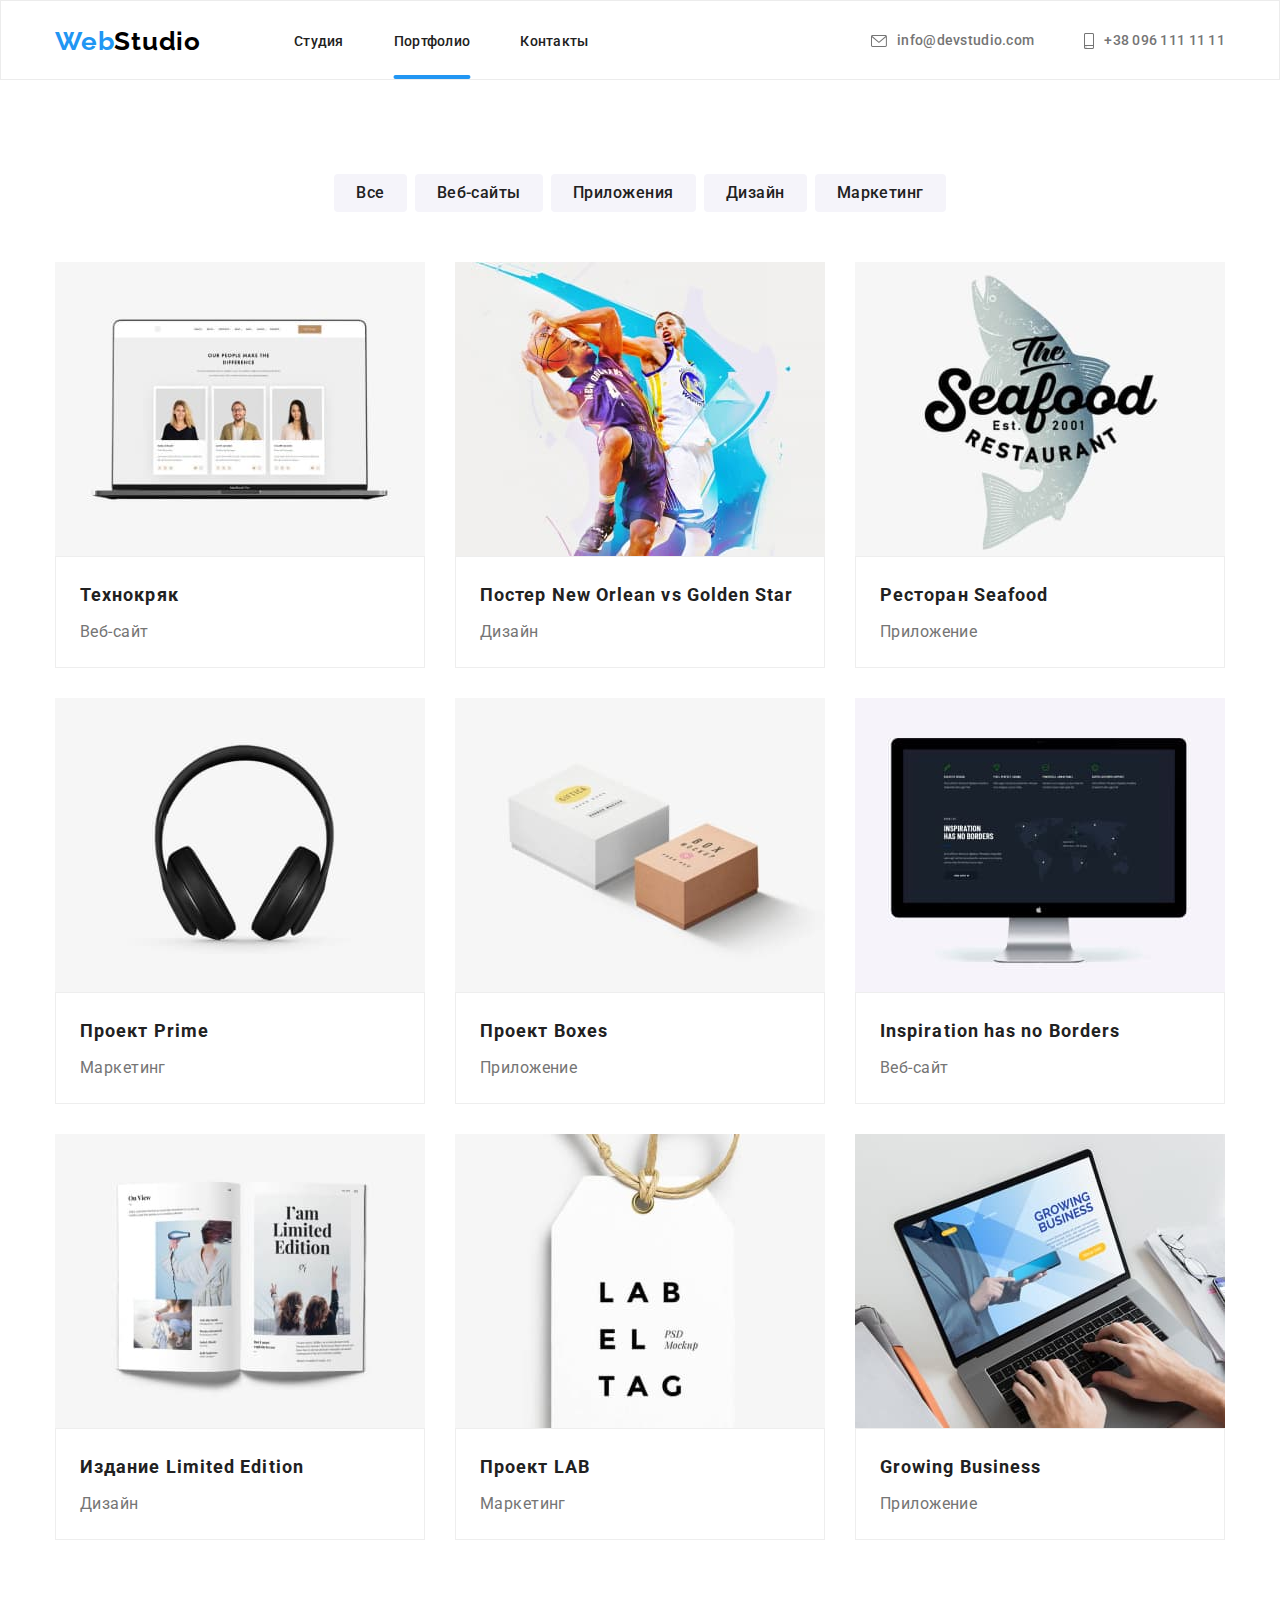
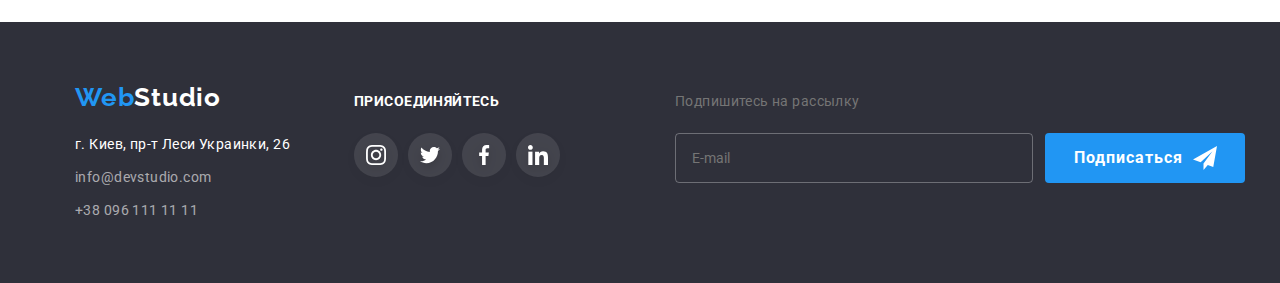
==== commit 4becc30b: "hw7 version 2" ====
--- a/portfolio.html
+++ b/portfolio.html
@@ -10,7 +10,7 @@
     <link href="https://fonts.googleapis.com/css2?family=Raleway:wght@700&family=Roboto:wght@400;500;700;900&display=swap"
         rel="stylesheet">
     <link rel="stylesheet" href="https://cdn.jsdelivr.net/npm/modern-normalize@1.1.0/modern-normalize.min.css">
-    <link rel="stylesheet" href="./css/styles.css">
+    <link rel="stylesheet" href="./css/main.min.css">
 <body>
     <header class="page-header">
         <div class="container">
--- a/css/main.min.css
+++ b/css/main.min.css
@@ -0,0 +1 @@
+:root{--main-font: "Roboto", sans-serif;--secondary-font: "Raleway", sans-serif;--main-color: #2196f3;--logo-color: #000000;--tittle-color: #212121;--description-color: #757575;--btn-ftr-color: #ffffff;--contact-color: rgba(255, 255, 255, 0.6);--background-color: #2F303A;--button-color: #188CE8;--employees-color: #F5F4FA;--icon-color: #afb1b8;--footer-icon-color: rgba(255, 255, 255, 0.1)}html{width:100%;max-width:100%;overflow-x:hidden;-webkit-box-sizing:border-box;box-sizing:border-box}body{font-family:var(--main-font);background-color:var(--btn-ftr-color);color:var(--tittle-color);font-size:14px;letter-spacing:.03em}h1,h2,h3,h4,h5,h6,p{margin:0}ul,ol{margin:0;padding:0}img{display:block;max-width:100%;height:auto}address{font-style:normal}.section{padding-top:94px;padding-bottom:94px}.link{text-decoration:none;color:inherit}.list{list-style:none;padding-left:0;margin:0}.current{position:relative;color:var(--main-color)}.current::after{position:absolute;content:"";display:inline;width:100%;height:4px;background-color:#2196f3;-webkit-transform:translateX(-100%);transform:translateX(-100%);bottom:0;border-radius:2px}.container{width:1200px;margin:0 auto;padding:0 15px}.navigation__logo{font-family:var(--secondary-font);font-weight:700;font-size:26px;line-height:1.19;letter-spacing:.03em;color:var(--main-color)}.navigation__logo-dark{font-family:var(--secondary-font);font-weight:700;font-size:26px;line-height:1.19;color:var(--logo-color)}.footer-cont1__logo-light{font-family:var(--secondary-font);font-weight:700;font-size:26px;line-height:1.19;color:var(--btn-ftr-color)}.footer-cont1__logo{display:inline-block;margin-top:0px}.footer-logo{font-family:"Raleway";font-style:normal;font-weight:700;font-size:26px;line-height:31px;letter-spacing:.03em;color:#2196f3}.clients__list{display:-webkit-box;display:-ms-flexbox;display:flex;padding-bottom:92px}.clients__link{display:-webkit-box;display:-ms-flexbox;display:flex;-webkit-box-pack:center;-ms-flex-pack:center;justify-content:center;-webkit-box-align:center;-ms-flex-align:center;align-items:center;color:var(--icon-color);border:1px solid var(--icon-color);width:170px;height:92px;border-radius:4px;-webkit-transition-property:border-color,color;transition-property:border-color,color;-webkit-transition-duration:250ms;transition-duration:250ms;-webkit-transition-timing-function:cubic-bezier(0.4, 0, 0.2, 1);transition-timing-function:cubic-bezier(0.4, 0, 0.2, 1)}.clients__icons{width:106px;height:60px;fill:currentColor}.clients__link:hover,.clients__link:focus{border-color:var(--button-color);color:var(--button-color)}.clients__item:not(:last-child){margin-right:30px}.employees__name{font-weight:500;font-size:16px;line-height:1.19;color:var(--tittle-color);margin-top:0px;text-align:center}.employees__position{font-size:16px;line-height:1.19;letter-spacing:.03em;text-align:center;color:var(--description-color);margin-top:10px}.employees__list{display:-webkit-box;display:-ms-flexbox;display:flex}.employees__card:not(:last-child){margin-right:30px}.employees__card{background:var(--btn-ftr-color);-webkit-box-shadow:0px 1px 3px rgba(0,0,0,.12),0px 1px 1px rgba(0,0,0,.14),0px 2px 1px rgba(0,0,0,.2);box-shadow:0px 1px 3px rgba(0,0,0,.12),0px 1px 1px rgba(0,0,0,.14),0px 2px 1px rgba(0,0,0,.2);border-radius:0px 0px 4px 4px}.employees__subscription{padding:30px}.employees__social-icon{fill:currentColor;width:20px;height:20px}.employees__social-list{display:-webkit-box;display:-ms-flexbox;display:flex;-webkit-box-pack:center;-ms-flex-pack:center;justify-content:center;margin-top:16px}.employees__social-item:not(:last-child){margin-right:10px}.employees__social-link:hover,.employees__social-link:focus{background-color:var(--button-color);color:var(--btn-ftr-color)}.employees__social-link{width:44px;height:44px;border-radius:50%;color:var(--icon-color);display:-webkit-box;display:-ms-flexbox;display:flex;-webkit-box-pack:center;-ms-flex-pack:center;justify-content:center;-webkit-box-align:center;-ms-flex-align:center;align-items:center;-webkit-transition-property:background-color,color;transition-property:background-color,color;-webkit-transition-duration:250ms;transition-duration:250ms;-webkit-transition-timing-function:cubic-bezier(0.4, 0, 0.2, 1);transition-timing-function:cubic-bezier(0.4, 0, 0.2, 1)}.footer-cont1__address{font-style:normal;display:block}.footer-cont1__geo-lokation{font-size:14px;line-height:1.71;letter-spacing:.03em;color:var(--btn-ftr-color);-webkit-transition-property:color;transition-property:color;-webkit-transition-duration:250ms;transition-duration:250ms;-webkit-transition-timing-function:cubic-bezier(0.4, 0, 0.2, 1);transition-timing-function:cubic-bezier(0.4, 0, 0.2, 1)}.footer-cont1__contact-mail{font-size:14px;line-height:1.71;letter-spacing:.03em;color:var(--contact-color);-webkit-transition-property:color;transition-property:color;-webkit-transition-duration:250ms;transition-duration:250ms;-webkit-transition-timing-function:cubic-bezier(0.4, 0, 0.2, 1);transition-timing-function:cubic-bezier(0.4, 0, 0.2, 1)}.footer-cont1__contact-phone-number{font-size:14px;line-height:1.71;letter-spacing:.03em;color:var(--contact-color);-webkit-transition-property:color;transition-property:color;-webkit-transition-duration:250ms;transition-duration:250ms;-webkit-transition-timing-function:cubic-bezier(0.4, 0, 0.2, 1);transition-timing-function:cubic-bezier(0.4, 0, 0.2, 1)}.footer-cont1__contact-mail:hover,.footer-cont1__contact-mail:focus{color:var(--main-color)}.footer-cont1__contact-phone-number:hover,.footer-cont1__contact-phone-number:focus{color:var(--main-color)}.footer-cont1__geo-lokation:hover,.footer-cont1__geo-lokation:focus{color:var(--main-color)}.footer-cont1__address{margin-top:20px}.footer-cont1__item:not(:last-child){margin-bottom:9px}.footer-cont__icon{width:20px;height:20px;color:var(--btn-ftr-color)}.footer-cont__list{display:-webkit-box;display:-ms-flexbox;display:flex;margin-top:20px}.footer-cont__item:not(:last-child){margin-right:10px}.footer-cont__item{display:-webkit-box;display:-ms-flexbox;display:flex}.footer-cont__link:hover,.footer-cont__link:focus{background-color:var(--button-color)}.footer-cont__link{display:-webkit-box;display:-ms-flexbox;display:flex;width:44px;height:44px;-webkit-box-align:center;-ms-flex-align:center;align-items:center;-webkit-box-pack:center;-ms-flex-pack:center;justify-content:center;border-radius:50%;background-color:var(--footer-icon-color);-webkit-filter:drop-shadow(0px 4px 4px rgba(0, 0, 0, 0.25));filter:drop-shadow(0px 4px 4px rgba(0, 0, 0, 0.25));-webkit-transition-property:background-color;transition-property:background-color;-webkit-transition-duration:250ms;transition-duration:250ms;-webkit-transition-timing-function:cubic-bezier(0.4, 0, 0.2, 1);transition-timing-function:cubic-bezier(0.4, 0, 0.2, 1)}.footer-cont__title{font-weight:700;line-height:1.62;text-transform:uppercase;color:var(--btn-ftr-color)}.footer-cont2__input{width:358px;height:50px;background-color:rgba(0,0,0,0);border:1px solid rgba(255,255,255,.3);border-radius:4px;color:rgba(255,255,255,.3);padding-left:16px}.footer-cont2__title{font-family:"Roboto";font-style:normal;font-weight:400;font-size:14px;line-height:24px;letter-spacing:.03em;color:#757575}.footer-cont2__input-form{display:-webkit-box;display:-ms-flexbox;display:flex;margin-top:20px}.footer-cont2__btn{width:200px;height:50px;border-radius:4px;font-family:"Roboto";font-style:normal;font-weight:700;font-size:16px;line-height:30px;display:-webkit-box;display:-ms-flexbox;display:flex;-webkit-box-align:center;-ms-flex-align:center;align-items:center;text-align:center;letter-spacing:.06em;margin-left:12px;color:#fff;padding-left:29px;background-color:var(--main-color);border:none;-webkit-transition-property:background-color;transition-property:background-color;-webkit-transition-duration:250ms;transition-duration:250ms;-webkit-transition-timing-function:cubic-bezier(0.4, 0, 0.2, 1);transition-timing-function:cubic-bezier(0.4, 0, 0.2, 1)}.footer-cont2__btn:hover,.footer-cont2__btn:focus{cursor:pointer;background-color:var(--button-color)}.footer-cont2__svg-telegram{width:24px;height:24px;margin-left:10px}.gallery{padding:94px 0px}.gallery__list{display:-webkit-box;display:-ms-flexbox;display:flex}.gallery__item:not(:last-child){margin-right:30px}.gallery__item{position:relative}.gallery__div{position:absolute;background:rgba(47,48,58,.8);bottom:0;display:-webkit-box;display:-ms-flexbox;display:flex;-webkit-box-pack:center;-ms-flex-pack:center;justify-content:center;-webkit-box-align:center;-ms-flex-align:center;align-items:center;width:100%;height:70px}.gallery__text{font-weight:700;line-height:1.19;letter-spacing:.03em;text-transform:uppercase;color:var(--btn-ftr-color)}.menu__link{font-weight:500;line-height:1.14;letter-spacing:.02em;padding:30px 0px;color:var(--tittle-color);-webkit-transition-property:color;transition-property:color;-webkit-transition-duration:250ms;transition-duration:250ms;-webkit-transition-timing-function:cubic-bezier(0.4, 0, 0.2, 1);transition-timing-function:cubic-bezier(0.4, 0, 0.2, 1)}.menu__link:hover,.menu__link:focus{color:var(--main-color)}.connection__mail,.connection__phone-number{font-weight:500;font-size:14px;line-height:1.14;letter-spacing:.02em;color:var(--description-color);padding:30px 0px;-webkit-transition-property:color;transition-property:color;-webkit-transition-duration:250ms;transition-duration:250ms;-webkit-transition-timing-function:cubic-bezier(0.4, 0, 0.2, 1);transition-timing-function:cubic-bezier(0.4, 0, 0.2, 1)}.connection__mail:hover,.connection__mail:focus{color:var(--main-color)}.connection__phone-number:hover,.connection__phone-number:focus{color:var(--main-color)}.connection__icons{width:16px;height:12px;margin-right:10px;fill:currentColor}.icons-tell{width:10px;height:16px}.menu__item:not(:last-child){margin-right:50px}.menu{display:-webkit-box;display:-ms-flexbox;display:flex;-webkit-box-align:center;-ms-flex-align:center;align-items:center;margin-left:93px}.connection{display:-webkit-box;display:-ms-flexbox;display:flex;-webkit-box-align:center;-ms-flex-align:center;align-items:center;margin-left:auto}.connection__item{display:-webkit-box;display:-ms-flexbox;display:flex}.connection__mail{display:-webkit-box;display:-ms-flexbox;display:flex;-webkit-box-align:center;-ms-flex-align:center;align-items:center}.connection__phone-number{display:-webkit-box;display:-ms-flexbox;display:flex;-webkit-box-align:center;-ms-flex-align:center;align-items:center}.connection__item:not(:last-child){padding-right:50px}.modal-list__svg{position:absolute;display:inline-block;top:50%;left:12px;width:18px;height:18px;-webkit-transform:translateY(20%);transform:translateY(20%)}.modal-list{position:relative;margin-bottom:10px}.modal__btn-svg{fill:currentColor;width:11px;height:11px}.modal__close-btn:hover,.modal__close-btn:focus{cursor:pointer;color:var(--button-color)}.modal__window{width:449px}.modal-list__input{width:448px;height:40px;padding-left:35px;border-radius:4px;border:1px solid rgba(33,33,33,.2);margin-top:4px;outline:none;-webkit-transition-property:border-color;transition-property:border-color;-webkit-transition-duration:250ms;transition-duration:250ms;-webkit-transition-timing-function:cubic-bezier(0.4, 0, 0.2, 1);transition-timing-function:cubic-bezier(0.4, 0, 0.2, 1)}.modal-list__label{color:#757575;font-family:var(--main-font);font-size:12px;line-height:1.17;letter-spacing:.01em}.modal-list__comment{width:448px;height:120px;resize:none;border:1px solid rgba(33,33,33,.2);border-radius:4px;outline:none;margin-top:4px;padding:12px 16px 12px 16px;-webkit-transition-property:border-color;transition-property:border-color;-webkit-transition-duration:250ms;transition-duration:250ms;-webkit-transition-timing-function:cubic-bezier(0.4, 0, 0.2, 1);transition-timing-function:cubic-bezier(0.4, 0, 0.2, 1)}.modal__check-desc{display:-webkit-box;display:-ms-flexbox;display:flex;line-height:1.71;-webkit-box-align:center;-ms-flex-align:center;align-items:center;letter-spacing:.03em;color:#757575;margin-top:20px;-webkit-box-pack:center;-ms-flex-pack:center;justify-content:center}.modal__text{margin-left:7px}.modal__check-desc::before{display:block;content:"";width:16px;height:16px;border:1px solid #000}.modal__svg{fill:currentColor;-webkit-transition-property:fill;transition-property:fill;-webkit-transition-duration:250ms;transition-duration:250ms;-webkit-transition-timing-function:cubic-bezier(0.4, 0, 0.2, 1);transition-timing-function:cubic-bezier(0.4, 0, 0.2, 1)}.modal-list:focus-within>.modal-list__svg,.modal-list:hover>.modal-list__svg{cursor:pointer;fill:var(--button-color)}.modal-list:focus-within>.modal-list__input,.modal-list:hover>.modal-list__input{border-color:var(--button-color);cursor:pointer}.modal-list:focus-within>.modal-list__comment,.modal-list:hover>.modal-list__comment{cursor:pointer;border-color:var(--button-color)}.modal__check:checked+.modal__check-desc::before{background-color:#2196f3;background-image:url("../images/icons/check-modal.svg");background-position:center;border-color:4px solid #2196f3;cursor:pointer;border:none}.modal__contract{color:var(--main-color)}.modal__window-button{min-width:200px;border-radius:4px;font-family:"Roboto";font-style:normal;font-weight:700;font-size:16px;line-height:1.88;letter-spacing:.06em;color:#fff;padding:10px 55px 10px 55px;background-color:var(--main-color);border:none;margin:0 auto;display:block;margin-top:30px;-webkit-transition-property:background-color;transition-property:background-color;-webkit-transition-duration:250ms;transition-duration:250ms;-webkit-transition-timing-function:cubic-bezier(0.4, 0, 0.2, 1);transition-timing-function:cubic-bezier(0.4, 0, 0.2, 1)}.modal__window-button:hover,.modal__window-button:focus{cursor:pointer;background-color:var(--button-color)}.projects__direction-btn{border-radius:4px;background-color:var(--employees-color);font-family:var(--main-font);cursor:pointer;font-weight:500;font-size:16px;line-height:1.62;letter-spacing:.03em;background-color:var(--employees-color);color:var(--tittle-color);border:none;padding:6px 22px 6px 22px;-webkit-transition-property:background-color,color,-webkit-box-shadow;transition-property:background-color,color,-webkit-box-shadow;transition-property:background-color,color,box-shadow;transition-property:background-color,color,box-shadow,-webkit-box-shadow;-webkit-transition-duration:250ms;transition-duration:250ms;-webkit-transition-timing-function:cubic-bezier(0.4, 0, 0.2, 1);transition-timing-function:cubic-bezier(0.4, 0, 0.2, 1)}.projects__direction-btn:hover,.projects__direction-btn:focus{-webkit-box-shadow:0px 3px 1px rgba(0,0,0,.1),0px 1px 2px rgba(0,0,0,.08),0px 2px 2px rgba(0,0,0,.12);box-shadow:0px 3px 1px rgba(0,0,0,.1),0px 1px 2px rgba(0,0,0,.08),0px 2px 2px rgba(0,0,0,.12);background-color:var(--main-color);color:var(--btn-ftr-color)}.cases__name{font-weight:700;font-size:18px;line-height:2;letter-spacing:.06em;color:var(--tittle-color)}.cases__direction{font-size:16px;line-height:1.88;color:var(--description-color);margin-top:4px}.projects__directions{display:-webkit-box;display:-ms-flexbox;display:flex;-webkit-box-pack:center;-ms-flex-pack:center;justify-content:center}.projects__directions-item:not(:last-child){margin-right:8px}.cases{padding-left:0px;display:-webkit-box;display:-ms-flexbox;display:flex;-ms-flex-wrap:wrap;flex-wrap:wrap;margin-top:50px;gap:30px}.cases__div{padding-top:20px;padding-left:24px;padding-bottom:20px;padding-right:24px;border:1px solid #eee}.cases__link{display:block;-webkit-transition-property:-webkit-box-shadow;transition-property:-webkit-box-shadow;transition-property:box-shadow;transition-property:box-shadow, -webkit-box-shadow;-webkit-transition-duration:250ms;transition-duration:250ms;-webkit-transition-timing-function:cubic-bezier(0.4, 0, 0.2, 1);transition-timing-function:cubic-bezier(0.4, 0, 0.2, 1)}.cases__link:hover,.cases__link:focus{-webkit-box-shadow:0px 1px 1px rgba(0,0,0,.12),0px 4px 4px rgba(0,0,0,.06),1px 4px 6px rgba(0,0,0,.16);box-shadow:0px 1px 1px rgba(0,0,0,.12),0px 4px 4px rgba(0,0,0,.06),1px 4px 6px rgba(0,0,0,.16)}.cases__link:hover .overlay{-webkit-transform:translateY(0%);transform:translateY(0%)}.cases__link:focus .overlay{-webkit-transform:translateY(0%);transform:translateY(0%)}.cases__list-wrapper{position:relative;overflow:hidden}.overlay{position:absolute;top:0;bottom:0;padding:63px 24px 63px 24px;font-family:var(--main-font);font-size:18px;letter-spacing:.03em;line-height:1.28;color:var(--btn-ftr-color);background-color:rgba(33,150,243,.9);-webkit-transform:translateY(100%);transform:translateY(100%);-webkit-transition:-webkit-transform 250ms cubic-bezier(0.4, 0, 0.2, 1);transition:-webkit-transform 250ms cubic-bezier(0.4, 0, 0.2, 1);transition:transform 250ms cubic-bezier(0.4, 0, 0.2, 1);transition:transform 250ms cubic-bezier(0.4, 0, 0.2, 1), -webkit-transform 250ms cubic-bezier(0.4, 0, 0.2, 1)}.skills__suptittle{font-weight:700;font-size:14px;line-height:1.14;text-transform:uppercase;color:var(--tittle-color);margin-top:30px}.skills__text{line-height:1.71;width:270px;height:75px;margin-top:10px;color:var(--description-color)}.skills__list{display:-webkit-box;display:-ms-flexbox;display:flex}.skills__item:not(:last-child){margin-right:30px}.skills__div{width:270px;height:120px;border-radius:4px;background-color:#f5f4fa;display:-webkit-box;display:-ms-flexbox;display:flex;-webkit-box-align:center;-ms-flex-align:center;align-items:center;-webkit-box-pack:center;-ms-flex-pack:center;justify-content:center}.skills__icon{width:70px;height:70px}.clients__tittle{font-weight:700;font-size:36px;line-height:1.17;text-align:center;color:var(--tittle-color);padding-top:94px;padding-bottom:50px}.employees{background-color:var(--employees-color);padding:94px 0px}.employees__tittle{font-family:"Roboto";font-style:normal;font-weight:700;font-size:36px;line-height:42px;text-align:center;letter-spacing:.03em;text-align:center;color:#212121;margin-bottom:50px}.footer{background-color:var(--background-color);padding:60px 60px}.footer .container{display:-webkit-box;display:-ms-flexbox;display:flex;-webkit-box-align:baseline;-ms-flex-align:baseline;align-items:baseline}.footer-cont1{margin-right:64px}.footer-cont2{margin-left:auto}.gallery__tittle{font-weight:700;font-size:36px;line-height:1.17;margin-top:0px;text-align:center;color:var(--tittle-color);margin-bottom:50px}.page-header .container{display:-webkit-box;display:-ms-flexbox;display:flex;height:80px}.page-header{border:1px solid #ececec;height:80px}.navigation{display:-webkit-box;display:-ms-flexbox;display:flex;-webkit-box-align:center;-ms-flex-align:center;align-items:center;-webkit-box-sizing:border-box;box-sizing:border-box}.hero{background-color:var(--background-color);max-width:1600px;height:600px;padding:200px 0px;margin:0 auto;background-image:-webkit-gradient(linear, left top, right top, from(rgba(47, 48, 58, 0.4)), to(rgba(47, 48, 58, 0.4))),url("../images/hero.jpg");background-image:linear-gradient(to right, rgba(47, 48, 58, 0.4), rgba(47, 48, 58, 0.4)),url("../images/hero.jpg");background-repeat:no-repeat;background-size:cover}.hero__tittle{font-weight:900;font-size:44px;line-height:1.36;letter-spacing:.06em;text-transform:uppercase;color:var(--btn-ftr-color);text-align:center;width:696px;display:block;margin:0 auto}.hero__modal-btn{font-family:var(--main-font);cursor:pointer;font-weight:700;font-size:16px;line-height:1.88;letter-spacing:.06em;color:var(--btn-ftr-color);background-color:var(--main-color);display:block;margin:0 auto;margin-top:30px;padding-top:10px;padding-bottom:10px;padding-left:32px;padding-right:32px;border-radius:4px;border:none;-webkit-transition-property:background-color;transition-property:background-color;-webkit-transition-duration:250ms;transition-duration:250ms;-webkit-transition-timing-function:cubic-bezier(0.4, 0, 0.2, 1);transition-timing-function:cubic-bezier(0.4, 0, 0.2, 1)}.hero__modal-btn:hover,.hero__modal-btn:focus{background-color:var(--button-color)}.backdrop{position:fixed;top:0;left:0;width:100%;height:100%;background-image:-webkit-gradient(linear, left top, right top, from(rgba(0, 0, 0, 0.2)), to(rgba(0, 0, 0, 0.2)));background-image:linear-gradient(to right, rgba(0, 0, 0, 0.2), rgba(0, 0, 0, 0.2));-webkit-transition:all 250ms cubic-bezier(0.4, 0, 0.2, 1);transition:all 250ms cubic-bezier(0.4, 0, 0.2, 1)}.modal{position:absolute;top:50%;left:50%;-webkit-transform:translate(-50%, -50%);transform:translate(-50%, -50%);width:528px;height:581px;padding:40px;border-radius:4px;background-color:var(--btn-ftr-color)}.modal__close-btn{position:absolute;background-color:var(--btn-ftr-color);border-radius:50%;width:30px;top:8px;right:8px;height:30px;border:1px solid rgba(0,0,0,.1);display:-webkit-box;display:-ms-flexbox;display:flex;-webkit-box-pack:center;-ms-flex-pack:center;justify-content:center;-webkit-box-align:center;-ms-flex-align:center;align-items:center;-webkit-transition-property:color;transition-property:color;-webkit-transition-duration:250ms;transition-duration:250ms;-webkit-transition-timing-function:cubic-bezier(0.4, 0, 0.2, 1);transition-timing-function:cubic-bezier(0.4, 0, 0.2, 1)}.modal__window{width:448px;margin:0 auto}.modal__tittle{color:var(--tittle-color);font-family:var(--main-font);font-size:20px;font-weight:700;letter-spacing:.03em;margin-bottom:12px}.projects{display:-webkit-box;display:-ms-flexbox;display:flex;padding-bottom:82px}.skills{padding-top:94px}.skills__tittle{position:absolute;width:1px;height:1px;margin:-1px;border:0;padding:0;white-space:nowrap;-webkit-clip-path:inset(100%);clip-path:inset(100%);clip:rect(0 0 0 0);overflow:hidden}:root{--main-font: "Roboto", sans-serif;--secondary-font: "Raleway", sans-serif;--main-color: #2196f3;--logo-color: #000000;--tittle-color: #212121;--description-color: #757575;--btn-ftr-color: #ffffff;--contact-color: rgba(255, 255, 255, 0.6);--background-color: #2F303A;--button-color: #188CE8;--employees-color: #F5F4FA;--icon-color: #afb1b8;--footer-icon-color: rgba(255, 255, 255, 0.1)}.visually-hidden{position:absolute !important;clip:rect(1px 1px 1px 1px);clip:rect(1px, 1px, 1px, 1px);padding:0 !important;border:0 !important;height:1px !important;width:1px !important;overflow:hidden}.is-hidden{visibility:hidden;opacity:0;pointer-events:none}/*# sourceMappingURL=main.min.css.map */